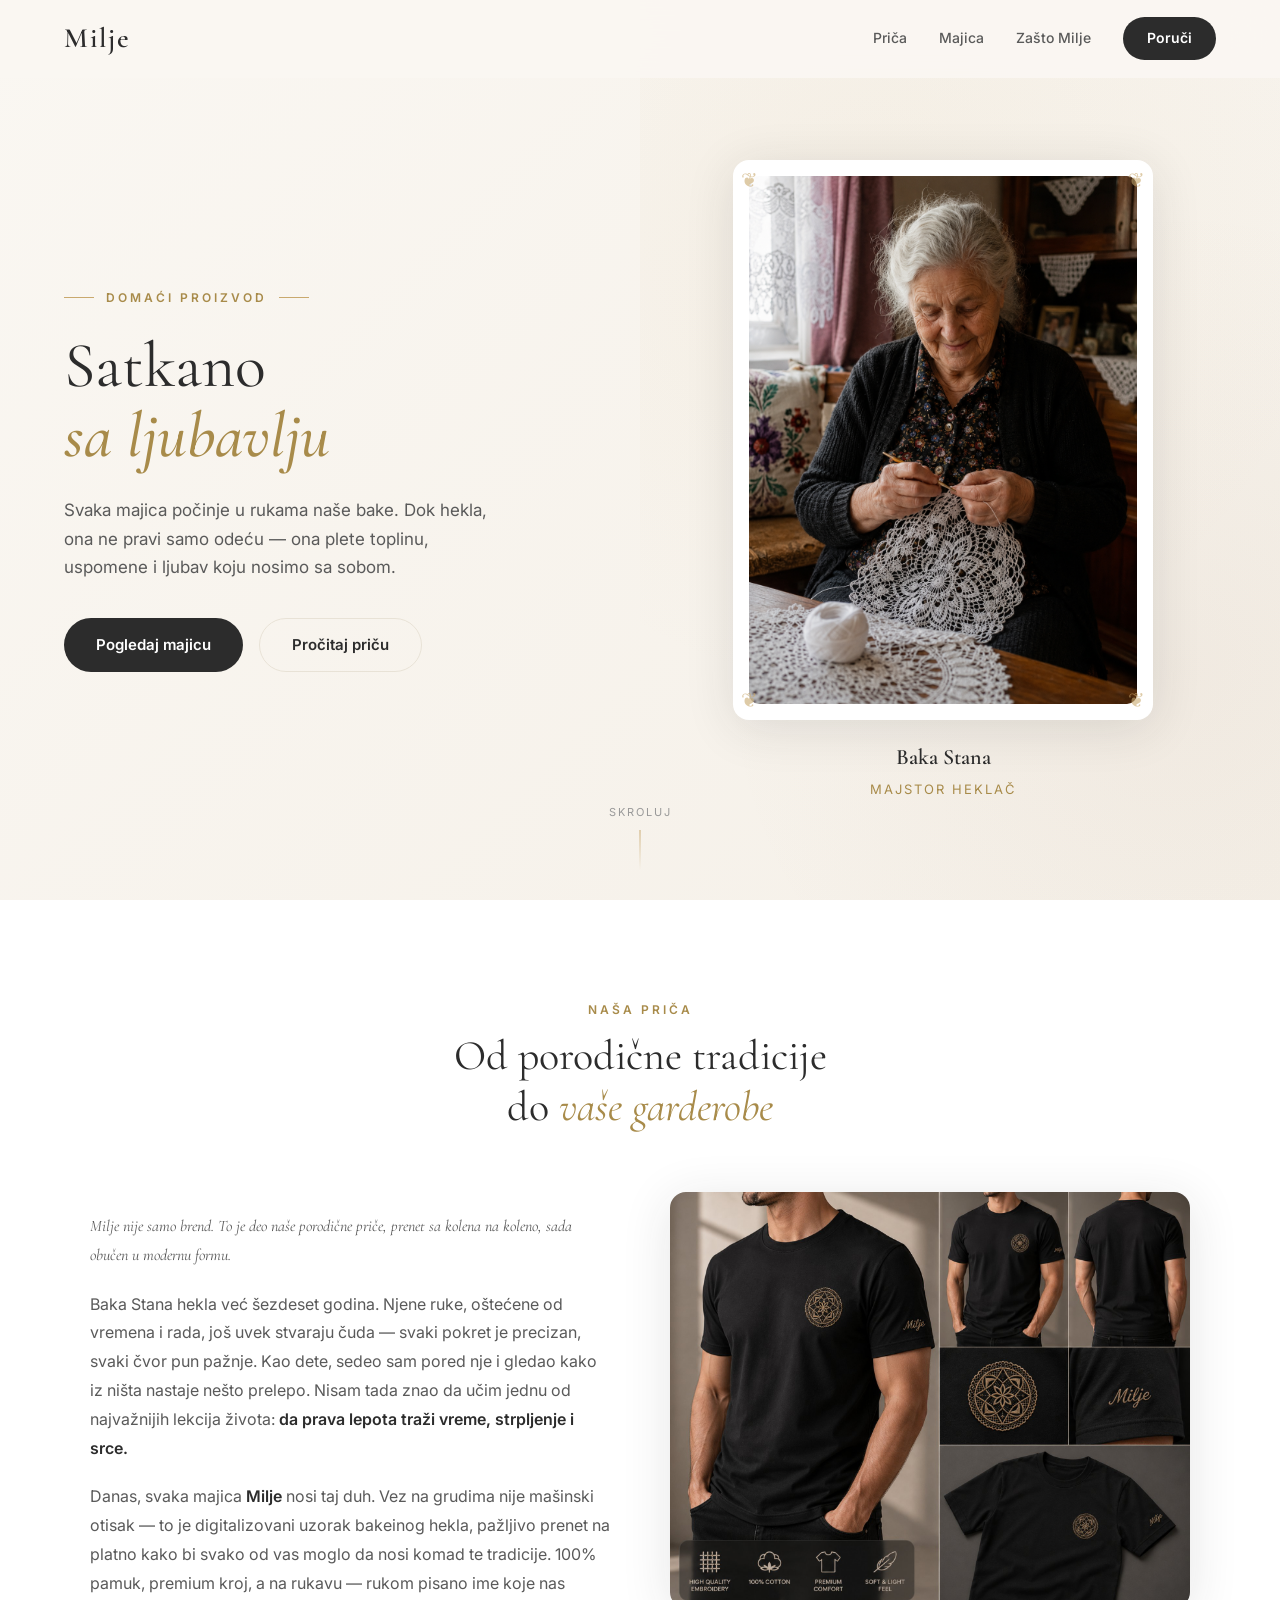
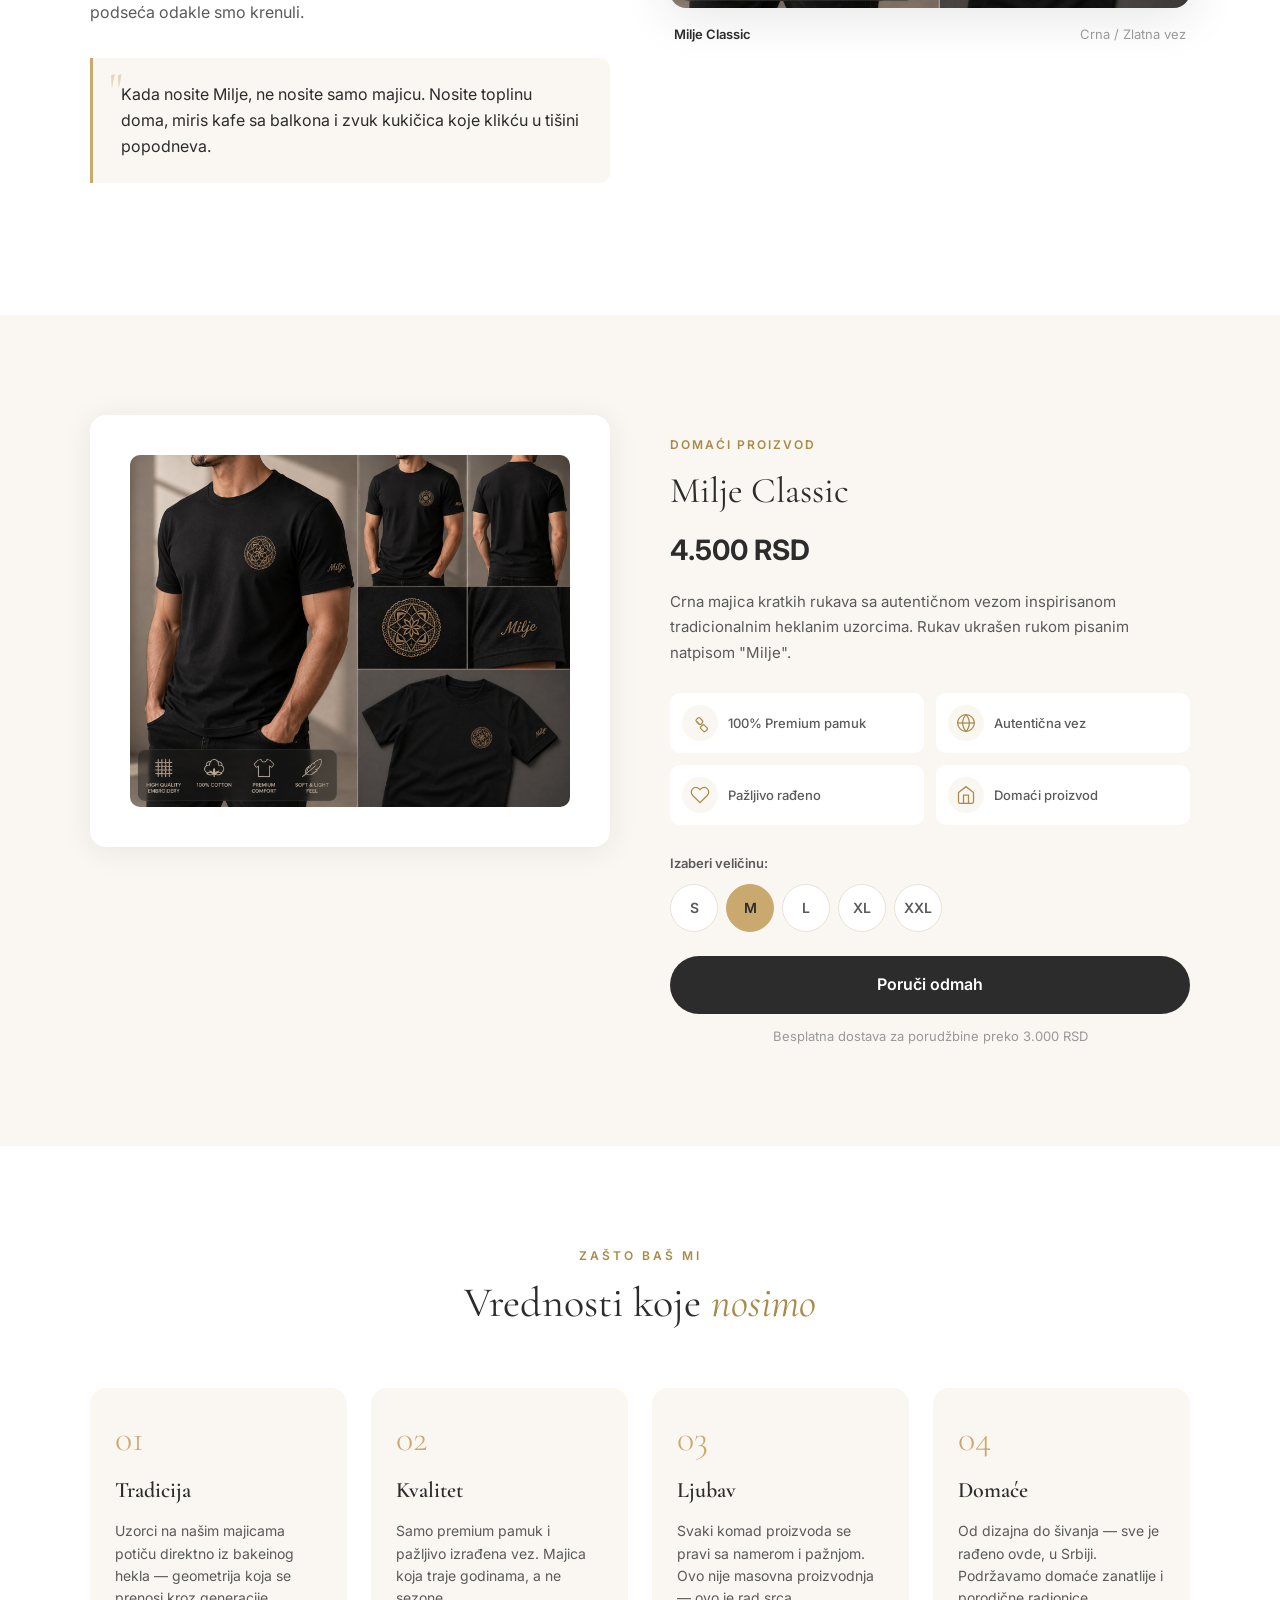
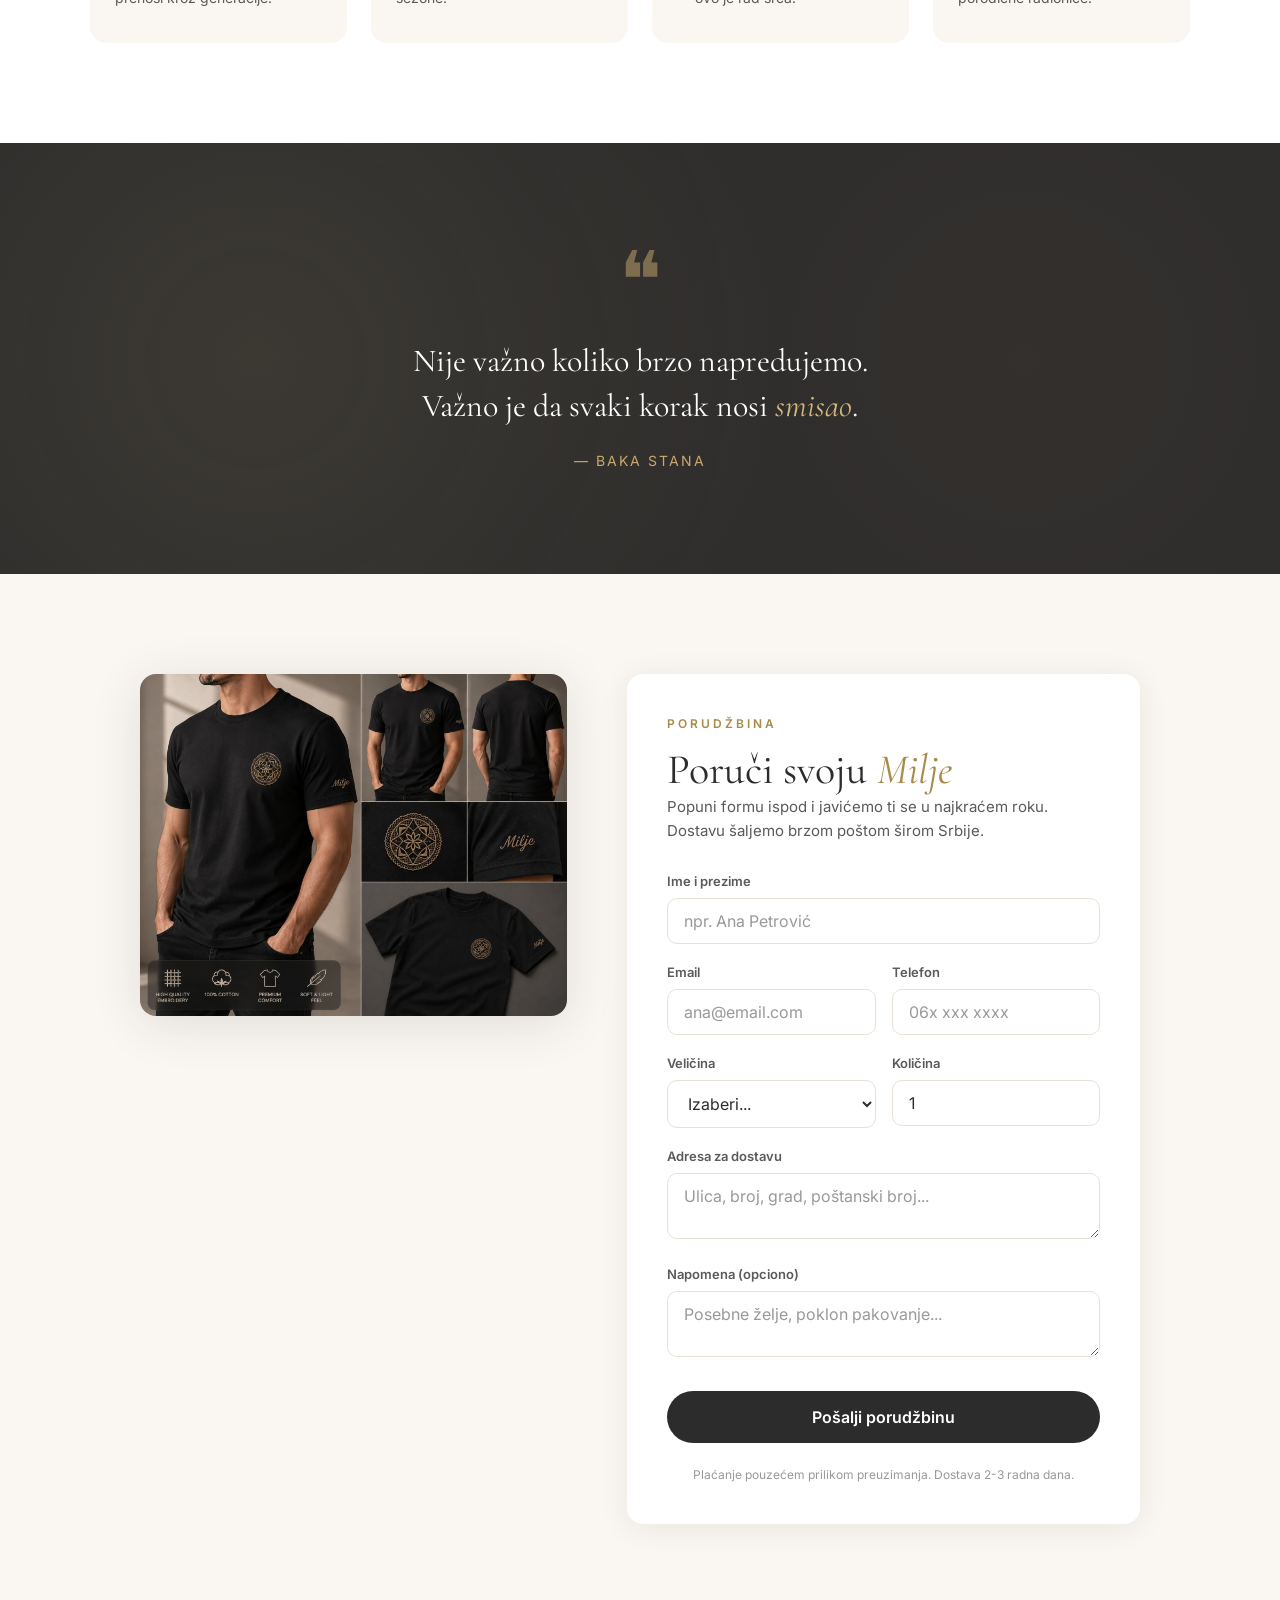
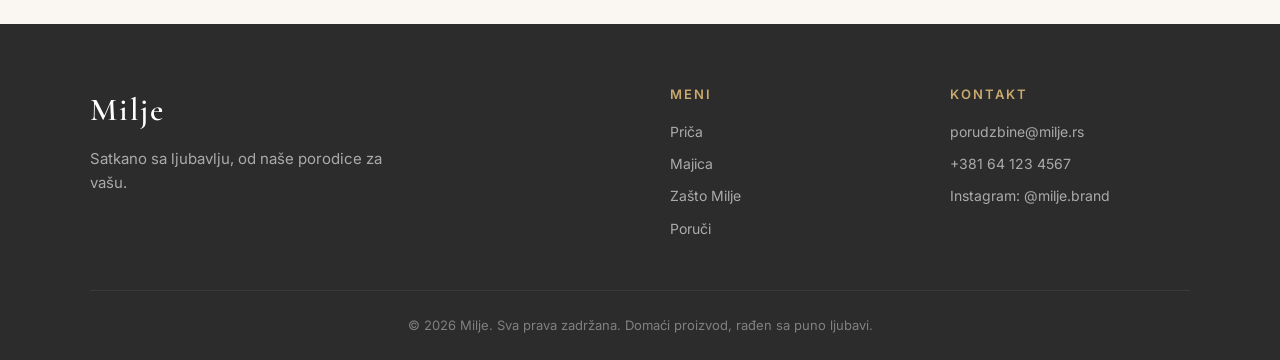
==== milje-shop/index.html @ 3db5109f "Add files via upload" ====
<!DOCTYPE html>
<html lang="sr">
<head>
    <meta charset="UTF-8">
    <meta name="viewport" content="width=device-width, initial-scale=1.0, maximum-scale=1.0, user-scalable=no">
    <meta name="theme-color" content="#2C2C2C">
    <meta name="description" content="Milje — Domaći proizvod satkan sa puno ljubavi. Majice ukrašene tradicionalnom vezom, rađene u duhu porodičnog zanata.">
    <title>Milje — Satkano sa ljubavlju</title>

    <link rel="preconnect" href="https://fonts.googleapis.com">
    <link rel="preconnect" href="https://fonts.gstatic.com" crossorigin>
    <link href="https://fonts.googleapis.com/css2?family=Cormorant+Garamond:ital,wght@0,400;0,500;0,600;0,700;1,400;1,500&family=Inter:wght@300;400;500;600&display=swap" rel="stylesheet">
    <link rel="stylesheet" href="css/style.css">
</head>
<body>
    <!-- Navigation -->
    <nav class="navbar" id="navbar">
        <div class="nav-container">
            <a href="#" class="nav-logo">
                <span class="logo-text">Milje</span>
            </a>
            <button class="nav-toggle" onclick="toggleMenu()" aria-label="Meni">
                <span></span>
                <span></span>
                <span></span>
            </button>
            <div class="nav-menu" id="nav-menu">
                <a href="#prica" class="nav-link">Priča</a>
                <a href="#proizvod" class="nav-link">Majica</a>
                <a href="#zasto" class="nav-link">Zašto Milje</a>
                <a href="#poruci" class="nav-link nav-cta">Poruči</a>
            </div>
        </div>
    </nav>

    <!-- Hero Section -->
    <section class="hero">
        <div class="hero-bg">
            <div class="hero-pattern"></div>
        </div>
        <div class="hero-container">
            <div class="hero-content">
                <div class="hero-badge">
                    <span class="badge-line"></span>
                    <span class="badge-text">Domaći proizvod</span>
                    <span class="badge-line"></span>
                </div>
                <h1 class="hero-title">
                    Satkano<br>
                    <em>sa ljubavlju</em>
                </h1>
                <p class="hero-subtitle">
                    Svaka majica počinje u rukama naše bake. Dok hekla, ona ne pravi samo odeću — 
                    ona plete toplinu, uspomene i ljubav koju nosimo sa sobom.
                </p>
                <div class="hero-actions">
                    <a href="#proizvod" class="btn-primary">Pogledaj majicu</a>
                    <a href="#prica" class="btn-secondary">Pročitaj priču</a>
                </div>
            </div>
            <div class="hero-visual">
                <div class="hero-photo-frame">
                    <img src="assets/baka.png" alt="Baka Stana hekla Milje uzorke" style="width:100%;height:100%;object-fit:cover;border-radius:10px;">
                    <div class="photo-frame-ornament top-left">❦</div>
                    <div class="photo-frame-ornament top-right">❦</div>
                    <div class="photo-frame-ornament bottom-left">❦</div>
                    <div class="photo-frame-ornament bottom-right">❦</div>
                </div>
                <div class="hero-caption">
                    <span class="caption-name">Baka Stana</span>
                    <span class="caption-title">Majstor heklač</span>
                </div>
            </div>
        </div>
        <div class="hero-scroll">
            <span>Skroluj</span>
            <div class="scroll-line"></div>
        </div>
    </section>

    <!-- Story Section -->
    <section class="story" id="prica">
        <div class="story-container">
            <div class="story-header">
                <span class="section-label">Naša priča</span>
                <h2 class="section-title">Od porodične tradicije<br>do <em>vaše garderobe</em></h2>
            </div>
            <div class="story-body">
                <div class="story-text">
                    <p class="story-lead">
                        Milje nije samo brend. To je deo naše porodične priče, prenet sa kolena na koleno, 
                        sada obučen u modernu formu.
                    </p>
                    <p>
                        Baka Stana hekla već šezdeset godina. Njene ruke, oštećene od vremena i rada, 
                        još uvek stvaraju čuda — svaki pokret je precizan, svaki čvor pun pažnje. 
                        Kao dete, sedeo sam pored nje i gledao kako iz ništa nastaje nešto prelepo. 
                        Nisam tada znao da učim jednu od najvažnijih lekcija života: 
                        <strong>da prava lepota traži vreme, strpljenje i srce.</strong>
                    </p>
                    <p>
                        Danas, svaka majica <strong>Milje</strong> nosi taj duh. Vez na grudima nije 
                        mašinski otisak — to je digitalizovani uzorak bakeinog hekla, pažljivo prenet 
                        na platno kako bi svako od vas moglo da nosi komad te tradicije. 
                        100% pamuk, premium kroj, a na rukavu — rukom pisano ime koje nas podseća 
                        odakle smo krenuli.
                    </p>
                    <blockquote class="story-quote">
                        <span class="quote-mark">"</span>
                        Kada nosite Milje, ne nosite samo majicu. Nosite toplinu doma, 
                        miris kafe sa balkona i zvuk kukičica koje klikću u tišini popodneva.
                    </blockquote>
                </div>
                <div class="story-visual">
                    <div class="story-image-wrapper">
                        <img src="assets/majica.jpg" alt="Milje majica — crna sa zlatnom vezom" class="story-image">
                        <div class="story-image-caption">
                            <span>Milje Classic</span>
                            <span>Crna / Zlatna vez</span>
                        </div>
                    </div>
                </div>
            </div>
        </div>
    </section>

    <!-- Product Section -->
    <section class="product" id="proizvod">
        <div class="product-container">
            <div class="product-showcase">
                <div class="product-gallery">
                    <div class="product-main-image">
                        <img src="assets/majica.jpg" alt="Milje majica" id="main-product-img">
                    </div>
                </div>
                <div class="product-details">
                    <span class="product-label">Domaći proizvod</span>
                    <h2 class="product-name">Milje Classic</h2>
                    <p class="product-price">4.500 RSD</p>
                    <p class="product-desc">
                        Crna majica kratkih rukava sa autentičnom vezom inspirisanom tradicionalnim 
                        heklanim uzorcima. Rukav ukrašen rukom pisanim natpisom "Milje".
                    </p>

                    <div class="product-features">
                        <div class="feature">
                            <div class="feature-icon">
                                <svg width="20" height="20" viewBox="0 0 24 24" fill="none" stroke="currentColor" stroke-width="1.5">
                                    <path d="M20.2 17.6l-2.8-2.8a2 2 0 0 0-2.8 0l-1.4 1.4a2 2 0 0 0 0 2.8l2.8 2.8a2 2 0 0 0 2.8 0l1.4-1.4a2 2 0 0 0 0-2.8z"/>
                                    <path d="M7.8 10.4l2.8 2.8a2 2 0 0 0 2.8 0l1.4-1.4a2 2 0 0 0 0-2.8L12 6.2a2 2 0 0 0-2.8 0L7.8 7.6a2 2 0 0 0 0 2.8z"/>
                                    <path d="M11 13l-3-3"/>
                                </svg>
                            </div>
                            <span>100% Premium pamuk</span>
                        </div>
                        <div class="feature">
                            <div class="feature-icon">
                                <svg width="20" height="20" viewBox="0 0 24 24" fill="none" stroke="currentColor" stroke-width="1.5">
                                    <circle cx="12" cy="12" r="10"/>
                                    <path d="M12 2a14.5 14.5 0 0 0 0 20 14.5 14.5 0 0 0 0-20"/>
                                    <path d="M2 12h20"/>
                                </svg>
                            </div>
                            <span>Autentična vez</span>
                        </div>
                        <div class="feature">
                            <div class="feature-icon">
                                <svg width="20" height="20" viewBox="0 0 24 24" fill="none" stroke="currentColor" stroke-width="1.5">
                                    <path d="M20.84 4.61a5.5 5.5 0 0 0-7.78 0L12 5.67l-1.06-1.06a5.5 5.5 0 0 0-7.78 7.78l1.06 1.06L12 21.23l7.78-7.78 1.06-1.06a5.5 5.5 0 0 0 0-7.78z"/>
                                </svg>
                            </div>
                            <span>Pažljivo rađeno</span>
                        </div>
                        <div class="feature">
                            <div class="feature-icon">
                                <svg width="20" height="20" viewBox="0 0 24 24" fill="none" stroke="currentColor" stroke-width="1.5">
                                    <path d="M3 9l9-7 9 7v11a2 2 0 0 1-2 2H5a2 2 0 0 1-2-2z"/>
                                    <polyline points="9 22 9 12 15 12 15 22"/>
                                </svg>
                            </div>
                            <span>Domaći proizvod</span>
                        </div>
                    </div>

                    <div class="product-sizes">
                        <label>Izaberi veličinu:</label>
                        <div class="size-options">
                            <button class="size-btn" data-size="S">S</button>
                            <button class="size-btn active" data-size="M">M</button>
                            <button class="size-btn" data-size="L">L</button>
                            <button class="size-btn" data-size="XL">XL</button>
                            <button class="size-btn" data-size="XXL">XXL</button>
                        </div>
                    </div>

                    <div class="product-actions">
                        <a href="#poruci" class="btn-buy">Poruči odmah</a>
                        <p class="product-note">Besplatna dostava za porudžbine preko 3.000 RSD</p>
                    </div>
                </div>
            </div>
        </div>
    </section>

    <!-- Why Milje Section -->
    <section class="why" id="zasto">
        <div class="why-container">
            <div class="why-header">
                <span class="section-label">Zašto baš mi</span>
                <h2 class="section-title">Vrednosti koje <em>nosimo</em></h2>
            </div>
            <div class="why-grid">
                <div class="why-card">
                    <div class="why-number">01</div>
                    <h3>Tradicija</h3>
                    <p>Uzorci na našim majicama potiču direktno iz bakeinog hekla — 
                    geometrija koja se prenosi kroz generacije.</p>
                </div>
                <div class="why-card">
                    <div class="why-number">02</div>
                    <h3>Kvalitet</h3>
                    <p>Samo premium pamuk i pažljivo izrađena vez. 
                    Majica koja traje godinama, a ne sezone.</p>
                </div>
                <div class="why-card">
                    <div class="why-number">03</div>
                    <h3>Ljubav</h3>
                    <p>Svaki komad proizvoda se pravi sa namerom i pažnjom. 
                    Ovo nije masovna proizvodnja — ovo je rad srca.</p>
                </div>
                <div class="why-card">
                    <div class="why-number">04</div>
                    <h3>Domaće</h3>
                    <p>Od dizajna do šivanja — sve je rađeno ovde, u Srbiji. 
                    Podržavamo domaće zanatlije i porodične radionice.</p>
                </div>
            </div>
        </div>
    </section>

    <!-- Quote Banner -->
    <section class="quote-banner">
        <div class="quote-banner-content">
            <span class="quote-banner-mark">❝</span>
            <p class="quote-banner-text">
                Nije važno koliko brzo napredujemo.<br>
                Važno je da svaki korak nosi <em>smisao</em>.
            </p>
            <span class="quote-banner-author">— Baka Stana</span>
        </div>
    </section>

    <!-- Order Section -->
    <section class="order" id="poruci">
        <div class="order-container">
            <div class="order-visual">
                <img src="assets/majica.jpg" alt="Milje majica">
            </div>
            <div class="order-form-wrapper">
                <span class="section-label">Porudžbina</span>
                <h2 class="section-title">Poruči svoju <em>Milje</em></h2>
                <p class="order-subtitle">
                    Popuni formu ispod i javićemo ti se u najkraćem roku. 
                    Dostavu šaljemo brzom poštom širom Srbije.
                </p>

                <form class="order-form" onsubmit="handleOrder(event)">
                    <div class="form-group">
                        <label>Ime i prezime</label>
                        <input type="text" name="ime" placeholder="npr. Ana Petrović" required>
                    </div>
                    <div class="form-row">
                        <div class="form-group">
                            <label>Email</label>
                            <input type="email" name="email" placeholder="ana@email.com" required>
                        </div>
                        <div class="form-group">
                            <label>Telefon</label>
                            <input type="tel" name="telefon" placeholder="06x xxx xxxx" required>
                        </div>
                    </div>
                    <div class="form-row">
                        <div class="form-group">
                            <label>Veličina</label>
                            <select name="velicina" required>
                                <option value="">Izaberi...</option>
                                <option value="S">S</option>
                                <option value="M">M</option>
                                <option value="L">L</option>
                                <option value="XL">XL</option>
                                <option value="XXL">XXL</option>
                            </select>
                        </div>
                        <div class="form-group">
                            <label>Količina</label>
                            <input type="number" name="kolicina" value="1" min="1" max="10" required>
                        </div>
                    </div>
                    <div class="form-group">
                        <label>Adresa za dostavu</label>
                        <textarea name="adresa" rows="2" placeholder="Ulica, broj, grad, poštanski broj..." required></textarea>
                    </div>
                    <div class="form-group">
                        <label>Napomena (opciono)</label>
                        <textarea name="napomena" rows="2" placeholder="Posebne želje, poklon pakovanje..."></textarea>
                    </div>
                    <button type="submit" class="btn-submit">Pošalji porudžbinu</button>
                    <p class="form-note">Plaćanje pouzećem prilikom preuzimanja. Dostava 2-3 radna dana.</p>
                </form>
            </div>
        </div>
    </section>

    <!-- Footer -->
    <footer class="footer">
        <div class="footer-container">
            <div class="footer-brand">
                <span class="footer-logo">Milje</span>
                <p class="footer-tagline">Satkano sa ljubavlju, od naše porodice za vašu.</p>
            </div>
            <div class="footer-links">
                <div class="footer-col">
                    <h4>Meni</h4>
                    <a href="#prica">Priča</a>
                    <a href="#proizvod">Majica</a>
                    <a href="#zasto">Zašto Milje</a>
                    <a href="#poruci">Poruči</a>
                </div>
                <div class="footer-col">
                    <h4>Kontakt</h4>
                    <a href="mailto:porudzbine@milje.rs">porudzbine@milje.rs</a>
                    <a href="tel:+381641234567">+381 64 123 4567</a>
                    <span>Instagram: @milje.brand</span>
                </div>
            </div>
        </div>
        <div class="footer-bottom">
            <p>© 2026 Milje. Sva prava zadržana. Domaći proizvod, rađen sa puno ljubavi.</p>
        </div>
    </footer>

    <!-- Success Modal -->
    <div id="success-modal" class="modal-overlay hidden">
        <div class="modal">
            <div class="modal-icon">✦</div>
            <h3>Hvala na poverenju!</h3>
            <p>Vaša porudžbina je primljena. Javićemo vam se uskoro na telefon ili email kako bismo potvrdili detalje.</p>
            <button class="btn-primary" onclick="closeModal()">Zatvori</button>
        </div>
    </div>

    <script src="js/app.js"></script>
</body>
</html>
---- milje-shop/css/style.css ----
/* ===== VARIABLES ===== */
:root {
    --bg-cream: #FAF7F2;
    --bg-warm: #F5F0E8;
    --bg-dark: #2C2C2C;
    --bg-card: #FFFFFF;

    --gold: #C9A96E;
    --gold-light: #D4B87A;
    --gold-dark: #A88B4A;
    --terracotta: #8B5E3C;
    --sage: #7A8B6E;

    --text-primary: #2C2C2C;
    --text-secondary: #5A5A5A;
    --text-muted: #999999;
    --text-light: #FFFFFF;

    --border: #E8E2D6;
    --border-dark: #3A3A3A;

    --shadow: 0 4px 30px rgba(44, 44, 44, 0.08);
    --shadow-lg: 0 8px 50px rgba(44, 44, 44, 0.12);

    --radius: 16px;
    --radius-sm: 10px;

    --transition: all 0.3s cubic-bezier(0.4, 0, 0.2, 1);

    --font-serif: 'Cormorant Garamond', Georgia, serif;
    --font-sans: 'Inter', -apple-system, BlinkMacSystemFont, sans-serif;
}

/* ===== RESET ===== */
*, *::before, *::after {
    margin: 0;
    padding: 0;
    box-sizing: border-box;
    -webkit-tap-highlight-color: transparent;
}

html {
    scroll-behavior: smooth;
    -webkit-text-size-adjust: 100%;
}

body {
    font-family: var(--font-sans);
    background: var(--bg-cream);
    color: var(--text-primary);
    line-height: 1.6;
    overflow-x: hidden;
}

img {
    max-width: 100%;
    height: auto;
    display: block;
}

a {
    text-decoration: none;
    color: inherit;
}

button {
    cursor: pointer;
    border: none;
    background: none;
    font-family: inherit;
    -webkit-touch-callout: none;
    user-select: none;
}

input, select, textarea {
    font-family: inherit;
    font-size: 16px;
    outline: none;
    border: 1px solid var(--border);
    border-radius: var(--radius-sm);
    padding: 12px 16px;
    background: var(--bg-card);
    color: var(--text-primary);
    width: 100%;
    transition: var(--transition);
}

input:focus, select:focus, textarea:focus {
    border-color: var(--gold);
    box-shadow: 0 0 0 3px rgba(201, 169, 110, 0.15);
}

::placeholder {
    color: var(--text-muted);
}

/* ===== NAVIGATION ===== */
.navbar {
    position: fixed;
    top: 0;
    left: 0;
    right: 0;
    z-index: 100;
    background: rgba(250, 247, 242, 0.92);
    backdrop-filter: blur(20px);
    -webkit-backdrop-filter: blur(20px);
    border-bottom: 1px solid transparent;
    transition: var(--transition);
}

.navbar.scrolled {
    border-bottom-color: var(--border);
    box-shadow: 0 2px 20px rgba(0,0,0,0.04);
}

.nav-container {
    max-width: 1200px;
    margin: 0 auto;
    padding: 16px 24px;
    display: flex;
    justify-content: space-between;
    align-items: center;
}

.nav-logo {
    font-family: var(--font-serif);
    font-size: 28px;
    font-weight: 600;
    color: var(--text-primary);
    letter-spacing: 2px;
}

.nav-menu {
    display: flex;
    align-items: center;
    gap: 32px;
}

.nav-link {
    font-size: 14px;
    font-weight: 500;
    color: var(--text-secondary);
    transition: var(--transition);
    position: relative;
}

.nav-link::after {
    content: '';
    position: absolute;
    bottom: -4px;
    left: 0;
    width: 0;
    height: 1.5px;
    background: var(--gold);
    transition: var(--transition);
}

.nav-link:hover {
    color: var(--text-primary);
}

.nav-link:hover::after {
    width: 100%;
}

.nav-cta {
    background: var(--bg-dark);
    color: var(--text-light) !important;
    padding: 10px 24px;
    border-radius: 30px;
    font-weight: 600;
}

.nav-cta::after {
    display: none;
}

.nav-cta:hover {
    background: var(--gold);
    color: var(--text-primary) !important;
}

.nav-toggle {
    display: none;
    flex-direction: column;
    gap: 5px;
    padding: 8px;
}

.nav-toggle span {
    display: block;
    width: 24px;
    height: 2px;
    background: var(--text-primary);
    transition: var(--transition);
}

/* ===== HERO ===== */
.hero {
    min-height: 100vh;
    min-height: 100dvh;
    position: relative;
    display: flex;
    align-items: center;
    overflow: hidden;
    background: linear-gradient(135deg, var(--bg-cream) 0%, var(--bg-warm) 100%);
}

.hero-bg {
    position: absolute;
    inset: 0;
    overflow: hidden;
}

.hero-pattern {
    position: absolute;
    right: -10%;
    top: -10%;
    width: 60%;
    height: 120%;
    background: 
        radial-gradient(circle at 30% 30%, rgba(201, 169, 110, 0.08) 0%, transparent 50%),
        radial-gradient(circle at 70% 70%, rgba(139, 94, 60, 0.05) 0%, transparent 50%);
}

.hero-container {
    max-width: 1200px;
    margin: 0 auto;
    padding: 120px 24px 60px;
    display: grid;
    grid-template-columns: 1fr 1fr;
    gap: 60px;
    align-items: center;
    position: relative;
    z-index: 1;
    width: 100%;
}

.hero-content {
    animation: fadeInUp 0.8s ease 0.2s both;
}

.hero-badge {
    display: flex;
    align-items: center;
    gap: 12px;
    margin-bottom: 24px;
}

.badge-line {
    width: 30px;
    height: 1px;
    background: var(--gold);
}

.badge-text {
    font-size: 12px;
    text-transform: uppercase;
    letter-spacing: 3px;
    color: var(--gold-dark);
    font-weight: 600;
}

.hero-title {
    font-family: var(--font-serif);
    font-size: 64px;
    font-weight: 400;
    line-height: 1.1;
    margin-bottom: 24px;
    color: var(--text-primary);
}

.hero-title em {
    font-style: italic;
    color: var(--gold-dark);
    font-weight: 500;
}

.hero-subtitle {
    font-size: 17px;
    color: var(--text-secondary);
    line-height: 1.7;
    max-width: 440px;
    margin-bottom: 36px;
}

.hero-actions {
    display: flex;
    gap: 16px;
    flex-wrap: wrap;
}

.btn-primary {
    display: inline-flex;
    align-items: center;
    justify-content: center;
    padding: 14px 32px;
    background: var(--bg-dark);
    color: var(--text-light);
    font-size: 15px;
    font-weight: 600;
    border-radius: 30px;
    transition: var(--transition);
    min-height: 52px;
}

.btn-primary:hover, .btn-primary:active {
    background: var(--gold);
    color: var(--text-primary);
    transform: translateY(-2px);
    box-shadow: 0 8px 25px rgba(201, 169, 110, 0.3);
}

.btn-secondary {
    display: inline-flex;
    align-items: center;
    justify-content: center;
    padding: 14px 32px;
    background: transparent;
    color: var(--text-primary);
    font-size: 15px;
    font-weight: 600;
    border-radius: 30px;
    border: 1.5px solid var(--border);
    transition: var(--transition);
    min-height: 52px;
}

.btn-secondary:hover, .btn-secondary:active {
    border-color: var(--gold);
    color: var(--gold-dark);
}

/* Hero Visual */
.hero-visual {
    display: flex;
    flex-direction: column;
    align-items: center;
    animation: fadeInUp 0.8s ease 0.4s both;
}

.hero-photo-frame {
    position: relative;
    width: 100%;
    max-width: 420px;
    aspect-ratio: 3/4;
    background: var(--bg-card);
    border-radius: var(--radius);
    padding: 16px;
    box-shadow: var(--shadow-lg);
}

.hero-photo-placeholder {
    width: 100%;
    height: 100%;
    background: linear-gradient(135deg, #E8E2D6, #F0EBE0);
    border-radius: var(--radius-sm);
    display: flex;
    align-items: center;
    justify-content: center;
    overflow: hidden;
}

.placeholder-content {
    text-align: center;
    color: var(--text-muted);
    padding: 20px;
}

.placeholder-content svg {
    margin: 0 auto 12px;
    opacity: 0.4;
}

.placeholder-content p {
    font-family: var(--font-serif);
    font-size: 20px;
    font-style: italic;
    margin-bottom: 8px;
}

.placeholder-content small {
    font-size: 12px;
    opacity: 0.6;
}

.placeholder-content code {
    background: rgba(0,0,0,0.05);
    padding: 2px 6px;
    border-radius: 4px;
    font-size: 11px;
}

.photo-frame-ornament {
    position: absolute;
    font-size: 20px;
    color: var(--gold);
    opacity: 0.6;
}

.photo-frame-ornament.top-left { top: 4px; left: 8px; }
.photo-frame-ornament.top-right { top: 4px; right: 8px; }
.photo-frame-ornament.bottom-left { bottom: 4px; left: 8px; }
.photo-frame-ornament.bottom-right { bottom: 4px; right: 8px; }

.hero-caption {
    margin-top: 20px;
    text-align: center;
}

.caption-name {
    display: block;
    font-family: var(--font-serif);
    font-size: 22px;
    font-weight: 600;
    color: var(--text-primary);
}

.caption-title {
    display: block;
    font-size: 13px;
    color: var(--gold-dark);
    letter-spacing: 2px;
    text-transform: uppercase;
    margin-top: 4px;
}

.hero-scroll {
    position: absolute;
    bottom: 30px;
    left: 50%;
    transform: translateX(-50%);
    display: flex;
    flex-direction: column;
    align-items: center;
    gap: 8px;
    color: var(--text-muted);
    font-size: 11px;
    letter-spacing: 2px;
    text-transform: uppercase;
    animation: fadeIn 1s ease 1s both;
}

.scroll-line {
    width: 1px;
    height: 40px;
    background: linear-gradient(to bottom, var(--gold), transparent);
    animation: scrollPulse 2s ease infinite;
}

/* ===== SECTIONS COMMON ===== */
.section-label {
    display: block;
    font-size: 12px;
    text-transform: uppercase;
    letter-spacing: 3px;
    color: var(--gold-dark);
    font-weight: 600;
    margin-bottom: 12px;
}

.section-title {
    font-family: var(--font-serif);
    font-size: 42px;
    font-weight: 400;
    line-height: 1.2;
    color: var(--text-primary);
}

.section-title em {
    font-style: italic;
    color: var(--gold-dark);
}

/* ===== STORY SECTION ===== */
.story {
    padding: 100px 24px;
    background: var(--bg-card);
}

.story-container {
    max-width: 1100px;
    margin: 0 auto;
}

.story-header {
    text-align: center;
    margin-bottom: 60px;
}

.story-body {
    display: grid;
    grid-template-columns: 1fr 1fr;
    gap: 60px;
    align-items: start;
}

.story-text {
    padding-top: 20px;
}

.story-lead {
    font-family: var(--font-serif);
    font-size: 24px;
    font-style: italic;
    color: var(--text-primary);
    line-height: 1.5;
    margin-bottom: 28px;
}

.story-text p {
    font-size: 16px;
    color: var(--text-secondary);
    line-height: 1.8;
    margin-bottom: 20px;
}

.story-text strong {
    color: var(--text-primary);
    font-weight: 600;
}

.story-quote {
    margin: 32px 0;
    padding: 24px 28px;
    background: var(--bg-cream);
    border-left: 3px solid var(--gold);
    border-radius: 0 var(--radius-sm) var(--radius-sm) 0;
    position: relative;
}

.quote-mark {
    font-family: var(--font-serif);
    font-size: 48px;
    color: var(--gold);
    line-height: 1;
    position: absolute;
    top: 8px;
    left: 16px;
    opacity: 0.4;
}

.story-quote p {
    font-family: var(--font-serif);
    font-size: 20px;
    font-style: italic;
    color: var(--text-primary);
    line-height: 1.5;
    margin: 0;
    padding-left: 20px;
}

.story-visual {
    position: sticky;
    top: 100px;
}

.story-image-wrapper {
    position: relative;
}

.story-image {
    border-radius: var(--radius);
    box-shadow: var(--shadow-lg);
    width: 100%;
}

.story-image-caption {
    display: flex;
    justify-content: space-between;
    padding: 16px 4px 0;
    font-size: 13px;
    color: var(--text-muted);
}

.story-image-caption span:first-child {
    font-weight: 600;
    color: var(--text-primary);
}

/* ===== PRODUCT SECTION ===== */
.product {
    padding: 100px 24px;
    background: var(--bg-cream);
}

.product-container {
    max-width: 1100px;
    margin: 0 auto;
}

.product-showcase {
    display: grid;
    grid-template-columns: 1fr 1fr;
    gap: 60px;
    align-items: start;
}

.product-gallery {
    position: sticky;
    top: 100px;
}

.product-main-image {
    background: var(--bg-card);
    border-radius: var(--radius);
    padding: 40px;
    box-shadow: var(--shadow);
    text-align: center;
}

.product-main-image img {
    max-height: 500px;
    margin: 0 auto;
    border-radius: var(--radius-sm);
}

.product-details {
    padding-top: 20px;
}

.product-label {
    display: block;
    font-size: 12px;
    text-transform: uppercase;
    letter-spacing: 2px;
    color: var(--gold-dark);
    font-weight: 600;
    margin-bottom: 8px;
}

.product-name {
    font-family: var(--font-serif);
    font-size: 36px;
    font-weight: 400;
    margin-bottom: 8px;
}

.product-price {
    font-size: 28px;
    font-weight: 700;
    color: var(--text-primary);
    margin-bottom: 16px;
}

.product-desc {
    font-size: 15px;
    color: var(--text-secondary);
    line-height: 1.7;
    margin-bottom: 28px;
}

.product-features {
    display: grid;
    grid-template-columns: 1fr 1fr;
    gap: 12px;
    margin-bottom: 28px;
}

.feature {
    display: flex;
    align-items: center;
    gap: 10px;
    padding: 12px;
    background: var(--bg-card);
    border-radius: var(--radius-sm);
    font-size: 13px;
    font-weight: 500;
    color: var(--text-secondary);
}

.feature-icon {
    width: 36px;
    height: 36px;
    border-radius: 50%;
    background: var(--bg-cream);
    display: flex;
    align-items: center;
    justify-content: center;
    color: var(--gold-dark);
    flex-shrink: 0;
}

.product-sizes {
    margin-bottom: 24px;
}

.product-sizes label {
    display: block;
    font-size: 13px;
    font-weight: 600;
    color: var(--text-secondary);
    margin-bottom: 10px;
}

.size-options {
    display: flex;
    gap: 8px;
    flex-wrap: wrap;
}

.size-btn {
    width: 48px;
    height: 48px;
    border-radius: 50%;
    border: 1.5px solid var(--border);
    background: var(--bg-card);
    color: var(--text-secondary);
    font-size: 14px;
    font-weight: 600;
    transition: var(--transition);
    display: flex;
    align-items: center;
    justify-content: center;
}

.size-btn:hover, .size-btn.active {
    border-color: var(--gold);
    background: var(--gold);
    color: var(--text-primary);
}

.product-actions {
    display: flex;
    flex-direction: column;
    gap: 12px;
}

.btn-buy {
    display: inline-flex;
    align-items: center;
    justify-content: center;
    padding: 16px 40px;
    background: var(--bg-dark);
    color: var(--text-light);
    font-size: 16px;
    font-weight: 600;
    border-radius: 30px;
    transition: var(--transition);
    text-align: center;
}

.btn-buy:hover, .btn-buy:active {
    background: var(--gold);
    color: var(--text-primary);
    transform: translateY(-2px);
    box-shadow: 0 8px 25px rgba(201, 169, 110, 0.3);
}

.product-note {
    font-size: 13px;
    color: var(--text-muted);
    text-align: center;
}

/* ===== WHY SECTION ===== */
.why {
    padding: 100px 24px;
    background: var(--bg-card);
}

.why-container {
    max-width: 1100px;
    margin: 0 auto;
}

.why-header {
    text-align: center;
    margin-bottom: 60px;
}

.why-grid {
    display: grid;
    grid-template-columns: repeat(4, 1fr);
    gap: 24px;
}

.why-card {
    padding: 32px 24px;
    background: var(--bg-cream);
    border-radius: var(--radius);
    transition: var(--transition);
    border: 1px solid transparent;
}

.why-card:hover {
    border-color: var(--gold);
    transform: translateY(-4px);
    box-shadow: var(--shadow);
}

.why-number {
    font-family: var(--font-serif);
    font-size: 36px;
    font-weight: 300;
    color: var(--gold);
    margin-bottom: 16px;
    line-height: 1;
}

.why-card h3 {
    font-family: var(--font-serif);
    font-size: 22px;
    font-weight: 600;
    margin-bottom: 12px;
    color: var(--text-primary);
}

.why-card p {
    font-size: 14px;
    color: var(--text-secondary);
    line-height: 1.6;
}

/* ===== QUOTE BANNER ===== */
.quote-banner {
    padding: 100px 24px;
    background: var(--bg-dark);
    text-align: center;
    position: relative;
    overflow: hidden;
}

.quote-banner::before {
    content: '';
    position: absolute;
    inset: 0;
    background: 
        radial-gradient(circle at 20% 50%, rgba(201, 169, 110, 0.1) 0%, transparent 50%),
        radial-gradient(circle at 80% 50%, rgba(139, 94, 60, 0.08) 0%, transparent 50%);
}

.quote-banner-content {
    position: relative;
    z-index: 1;
    max-width: 700px;
    margin: 0 auto;
}

.quote-banner-mark {
    font-family: var(--font-serif);
    font-size: 80px;
    color: var(--gold);
    line-height: 1;
    opacity: 0.5;
    display: block;
    margin-bottom: 16px;
}

.quote-banner-text {
    font-family: var(--font-serif);
    font-size: 32px;
    font-weight: 400;
    color: var(--text-light);
    line-height: 1.4;
    margin-bottom: 20px;
}

.quote-banner-text em {
    font-style: italic;
    color: var(--gold-light);
}

.quote-banner-author {
    font-size: 14px;
    color: var(--gold);
    letter-spacing: 2px;
    text-transform: uppercase;
}

/* ===== ORDER SECTION ===== */
.order {
    padding: 100px 24px;
    background: var(--bg-cream);
}

.order-container {
    max-width: 1000px;
    margin: 0 auto;
    display: grid;
    grid-template-columns: 1fr 1.2fr;
    gap: 60px;
    align-items: start;
}

.order-visual {
    position: sticky;
    top: 100px;
}

.order-visual img {
    border-radius: var(--radius);
    box-shadow: var(--shadow-lg);
}

.order-form-wrapper {
    background: var(--bg-card);
    padding: 40px;
    border-radius: var(--radius);
    box-shadow: var(--shadow);
}

.order-subtitle {
    font-size: 15px;
    color: var(--text-secondary);
    margin-bottom: 28px;
    line-height: 1.6;
}

.order-form {
    display: flex;
    flex-direction: column;
    gap: 18px;
}

.form-group label {
    display: block;
    font-size: 13px;
    font-weight: 600;
    color: var(--text-secondary);
    margin-bottom: 6px;
}

.form-row {
    display: grid;
    grid-template-columns: 1fr 1fr;
    gap: 16px;
}

.btn-submit {
    padding: 16px;
    background: var(--bg-dark);
    color: var(--text-light);
    font-size: 16px;
    font-weight: 600;
    border-radius: 30px;
    transition: var(--transition);
    margin-top: 8px;
}

.btn-submit:hover, .btn-submit:active {
    background: var(--gold);
    color: var(--text-primary);
}

.form-note {
    font-size: 12px;
    color: var(--text-muted);
    text-align: center;
    margin-top: 4px;
}

/* ===== FOOTER ===== */
.footer {
    background: var(--bg-dark);
    color: var(--text-light);
    padding: 60px 24px 0;
}

.footer-container {
    max-width: 1100px;
    margin: 0 auto;
    display: grid;
    grid-template-columns: 1fr 1fr;
    gap: 60px;
    padding-bottom: 40px;
    border-bottom: 1px solid var(--border-dark);
}

.footer-logo {
    font-family: var(--font-serif);
    font-size: 32px;
    font-weight: 600;
    letter-spacing: 2px;
    display: block;
    margin-bottom: 12px;
}

.footer-tagline {
    font-size: 15px;
    color: rgba(255,255,255,0.6);
    line-height: 1.6;
    max-width: 300px;
}

.footer-links {
    display: grid;
    grid-template-columns: 1fr 1fr;
    gap: 40px;
}

.footer-col h4 {
    font-size: 13px;
    text-transform: uppercase;
    letter-spacing: 2px;
    color: var(--gold);
    margin-bottom: 16px;
    font-weight: 600;
}

.footer-col a, .footer-col span {
    display: block;
    font-size: 14px;
    color: rgba(255,255,255,0.6);
    margin-bottom: 10px;
    transition: var(--transition);
}

.footer-col a:hover {
    color: var(--gold-light);
}

.footer-bottom {
    max-width: 1100px;
    margin: 0 auto;
    padding: 24px 0;
    text-align: center;
}

.footer-bottom p {
    font-size: 13px;
    color: rgba(255,255,255,0.4);
}

/* ===== MODAL ===== */
.modal-overlay {
    position: fixed;
    inset: 0;
    background: rgba(0,0,0,0.6);
    backdrop-filter: blur(8px);
    display: flex;
    align-items: center;
    justify-content: center;
    z-index: 200;
    padding: 20px;
    animation: fadeIn 0.2s ease;
}

.modal-overlay.hidden {
    display: none;
}

.modal {
    background: var(--bg-card);
    border-radius: var(--radius);
    padding: 48px 40px;
    max-width: 420px;
    width: 100%;
    text-align: center;
    box-shadow: var(--shadow-lg);
    animation: slideUp 0.3s ease;
}

.modal-icon {
    font-size: 48px;
    color: var(--gold);
    margin-bottom: 16px;
    line-height: 1;
}

.modal h3 {
    font-family: var(--font-serif);
    font-size: 28px;
    font-weight: 600;
    margin-bottom: 12px;
}

.modal p {
    font-size: 15px;
    color: var(--text-secondary);
    line-height: 1.6;
    margin-bottom: 24px;
}

/* ===== ANIMATIONS ===== */
@keyframes fadeIn {
    from { opacity: 0; }
    to { opacity: 1; }
}

@keyframes fadeInUp {
    from { opacity: 0; transform: translateY(30px); }
    to { opacity: 1; transform: translateY(0); }
}

@keyframes slideUp {
    from { opacity: 0; transform: translateY(40px); }
    to { opacity: 1; transform: translateY(0); }
}

@keyframes scrollPulse {
    0%, 100% { transform: scaleY(1); opacity: 1; }
    50% { transform: scaleY(0.6); opacity: 0.5; }
}

/* ===== RESPONSIVE ===== */
@media (max-width: 900px) {
    .hero-container {
        grid-template-columns: 1fr;
        text-align: center;
        gap: 40px;
        padding-top: 100px;
    }

    .hero-title {
        font-size: 48px;
    }

    .hero-subtitle {
        margin: 0 auto 32px;
    }

    .hero-actions {
        justify-content: center;
    }

    .hero-visual {
        order: -1;
    }

    .hero-photo-frame {
        max-width: 320px;
        margin: 0 auto;
    }

    .hero-scroll {
        display: none;
    }

    .story-body {
        grid-template-columns: 1fr;
        gap: 40px;
    }

    .story-visual {
        position: static;
        order: -1;
    }

    .product-showcase {
        grid-template-columns: 1fr;
        gap: 40px;
    }

    .product-gallery {
        position: static;
    }

    .why-grid {
        grid-template-columns: repeat(2, 1fr);
    }

    .order-container {
        grid-template-columns: 1fr;
        gap: 40px;
    }

    .order-visual {
        position: static;
        display: none;
    }

    .footer-container {
        grid-template-columns: 1fr;
        gap: 40px;
    }

    .footer-links {
        gap: 30px;
    }
}

@media (max-width: 600px) {
    .nav-menu {
        position: fixed;
        top: 0;
        right: -100%;
        width: 80%;
        max-width: 300px;
        height: 100vh;
        background: var(--bg-card);
        flex-direction: column;
        padding: 80px 32px 32px;
        gap: 24px;
        box-shadow: -10px 0 40px rgba(0,0,0,0.1);
        transition: right 0.3s ease;
    }

    .nav-menu.open {
        right: 0;
    }

    .nav-toggle {
        display: flex;
        z-index: 101;
    }

    .nav-toggle.open span:nth-child(1) {
        transform: rotate(45deg) translate(5px, 5px);
    }

    .nav-toggle.open span:nth-child(2) {
        opacity: 0;
    }

    .nav-toggle.open span:nth-child(3) {
        transform: rotate(-45deg) translate(5px, -5px);
    }

    .hero-title {
        font-size: 40px;
    }

    .section-title {
        font-size: 32px;
    }

    .why-grid {
        grid-template-columns: 1fr;
    }

    .quote-banner-text {
        font-size: 24px;
    }

    .form-row {
        grid-template-columns: 1fr;
    }

    .product-features {
        grid-template-columns: 1fr;
    }

    .order-form-wrapper {
        padding: 28px 20px;
    }

    .story, .product, .why, .order {
        padding: 60px 20px;
    }
}
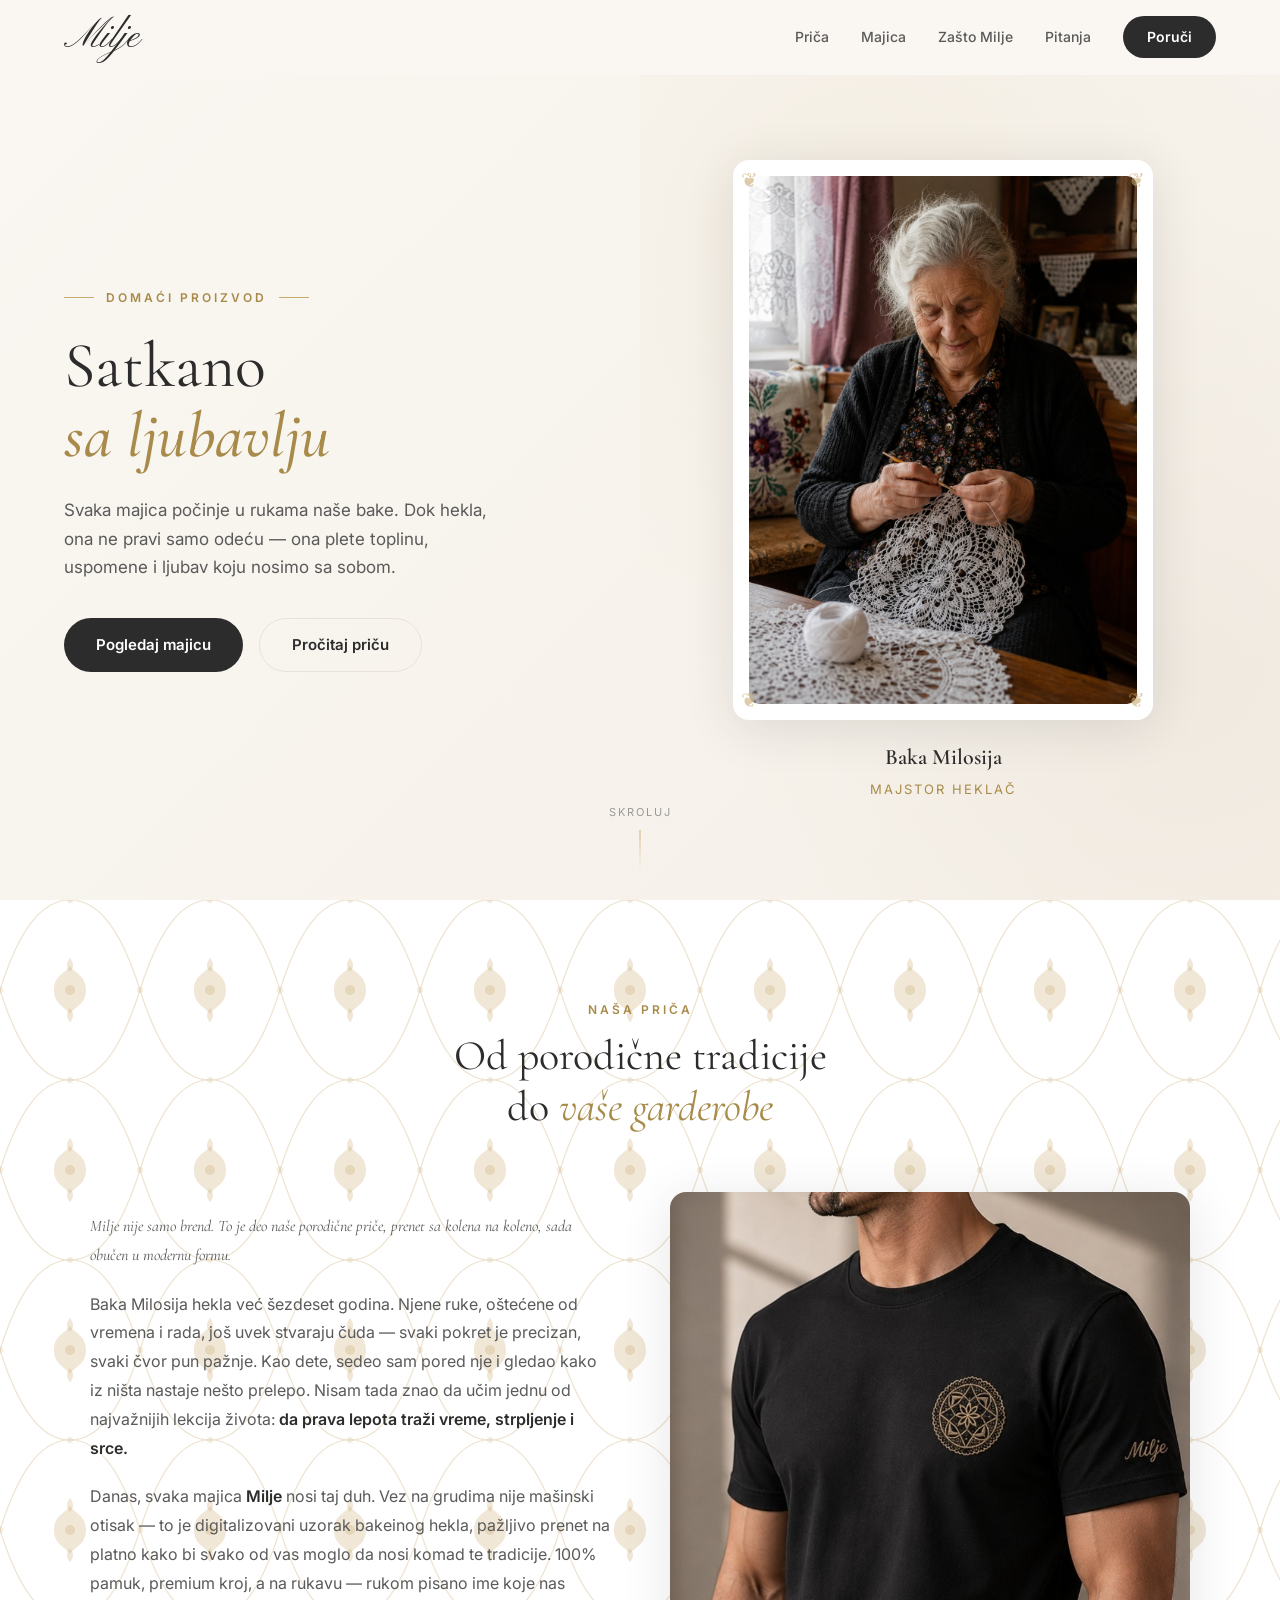
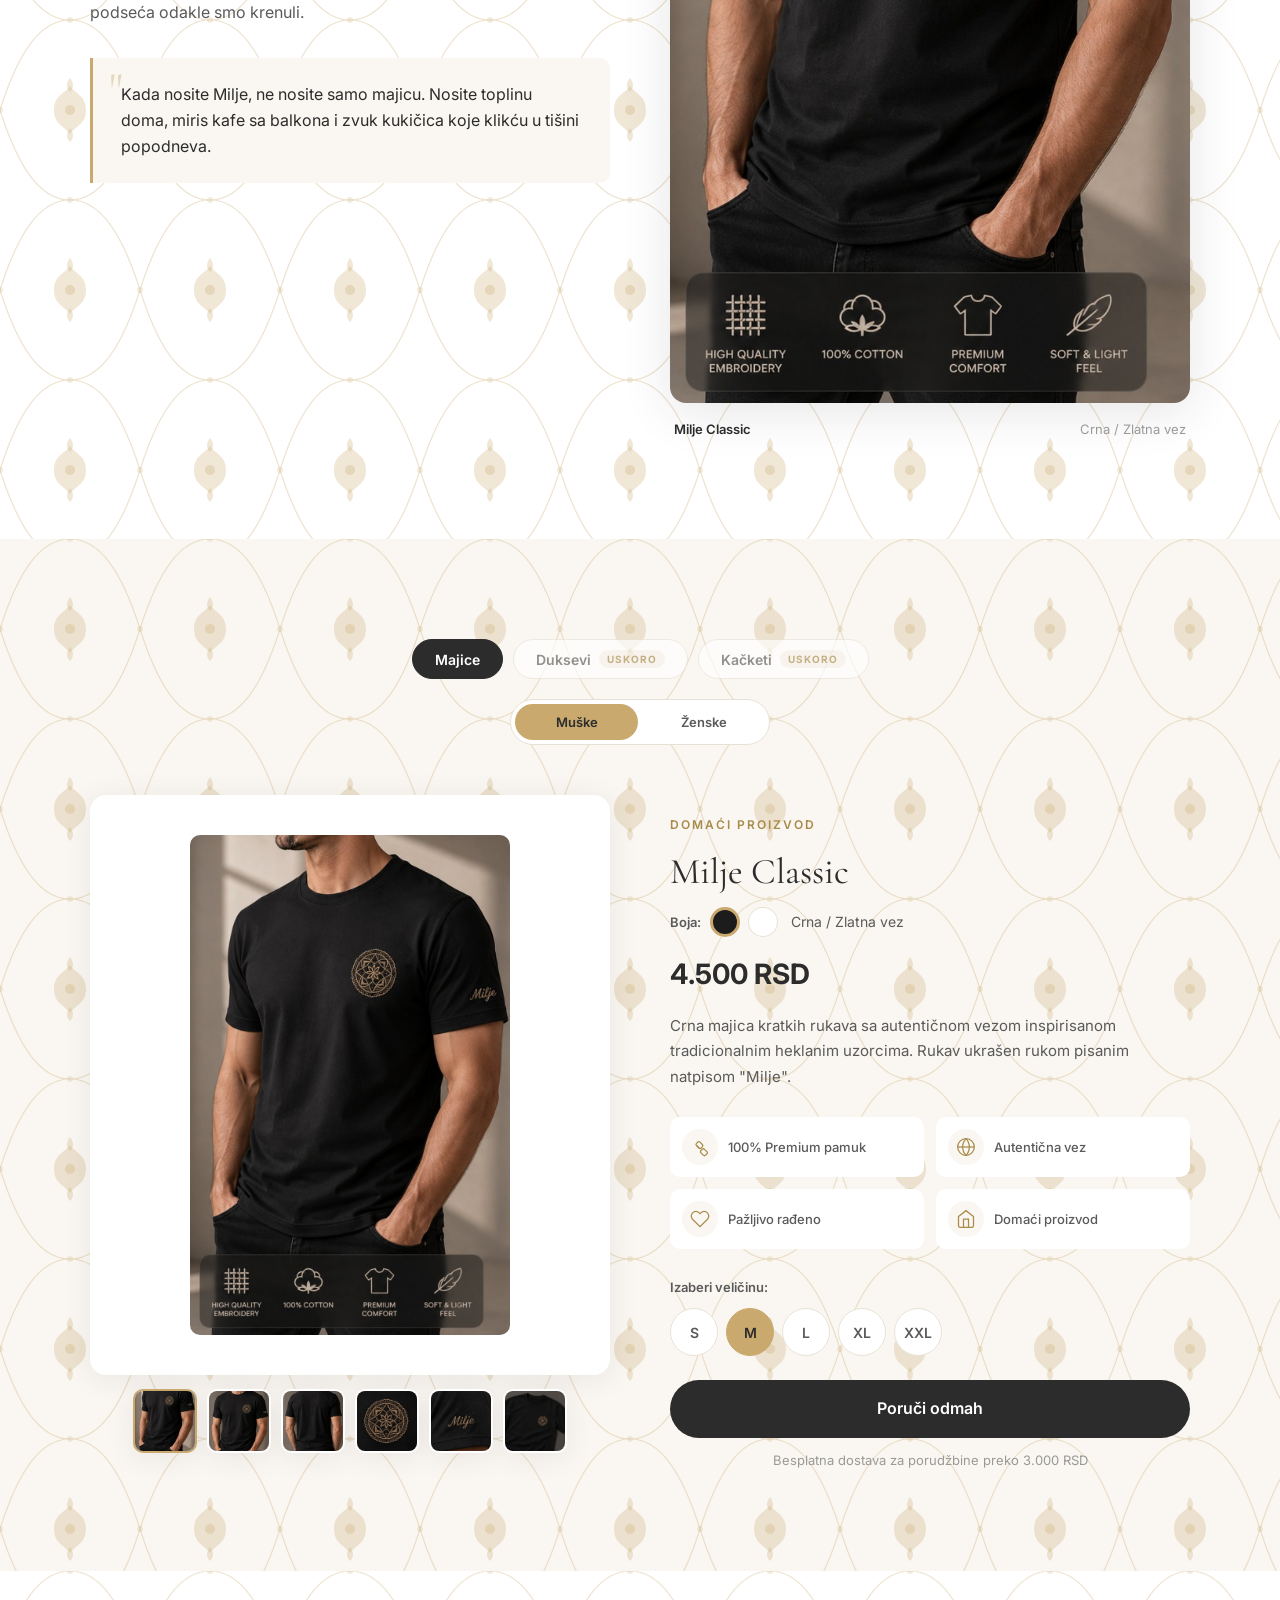
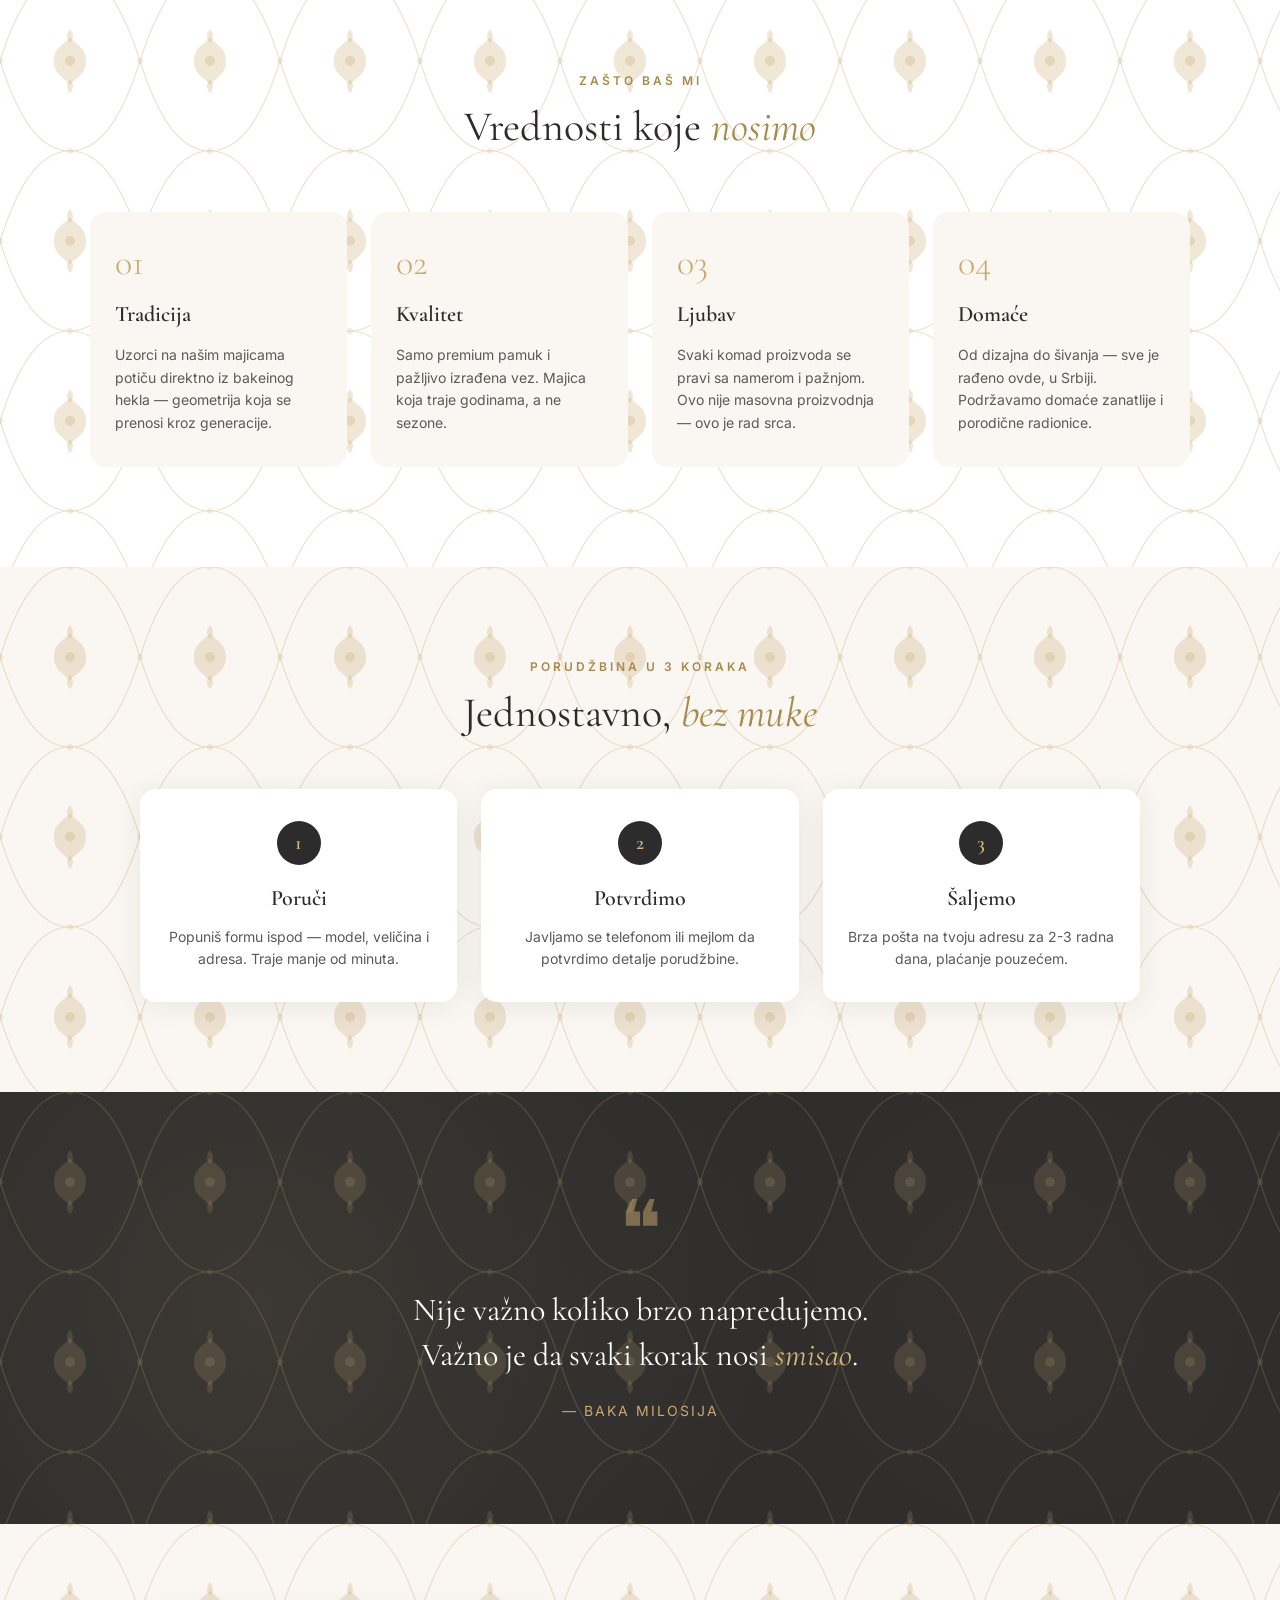
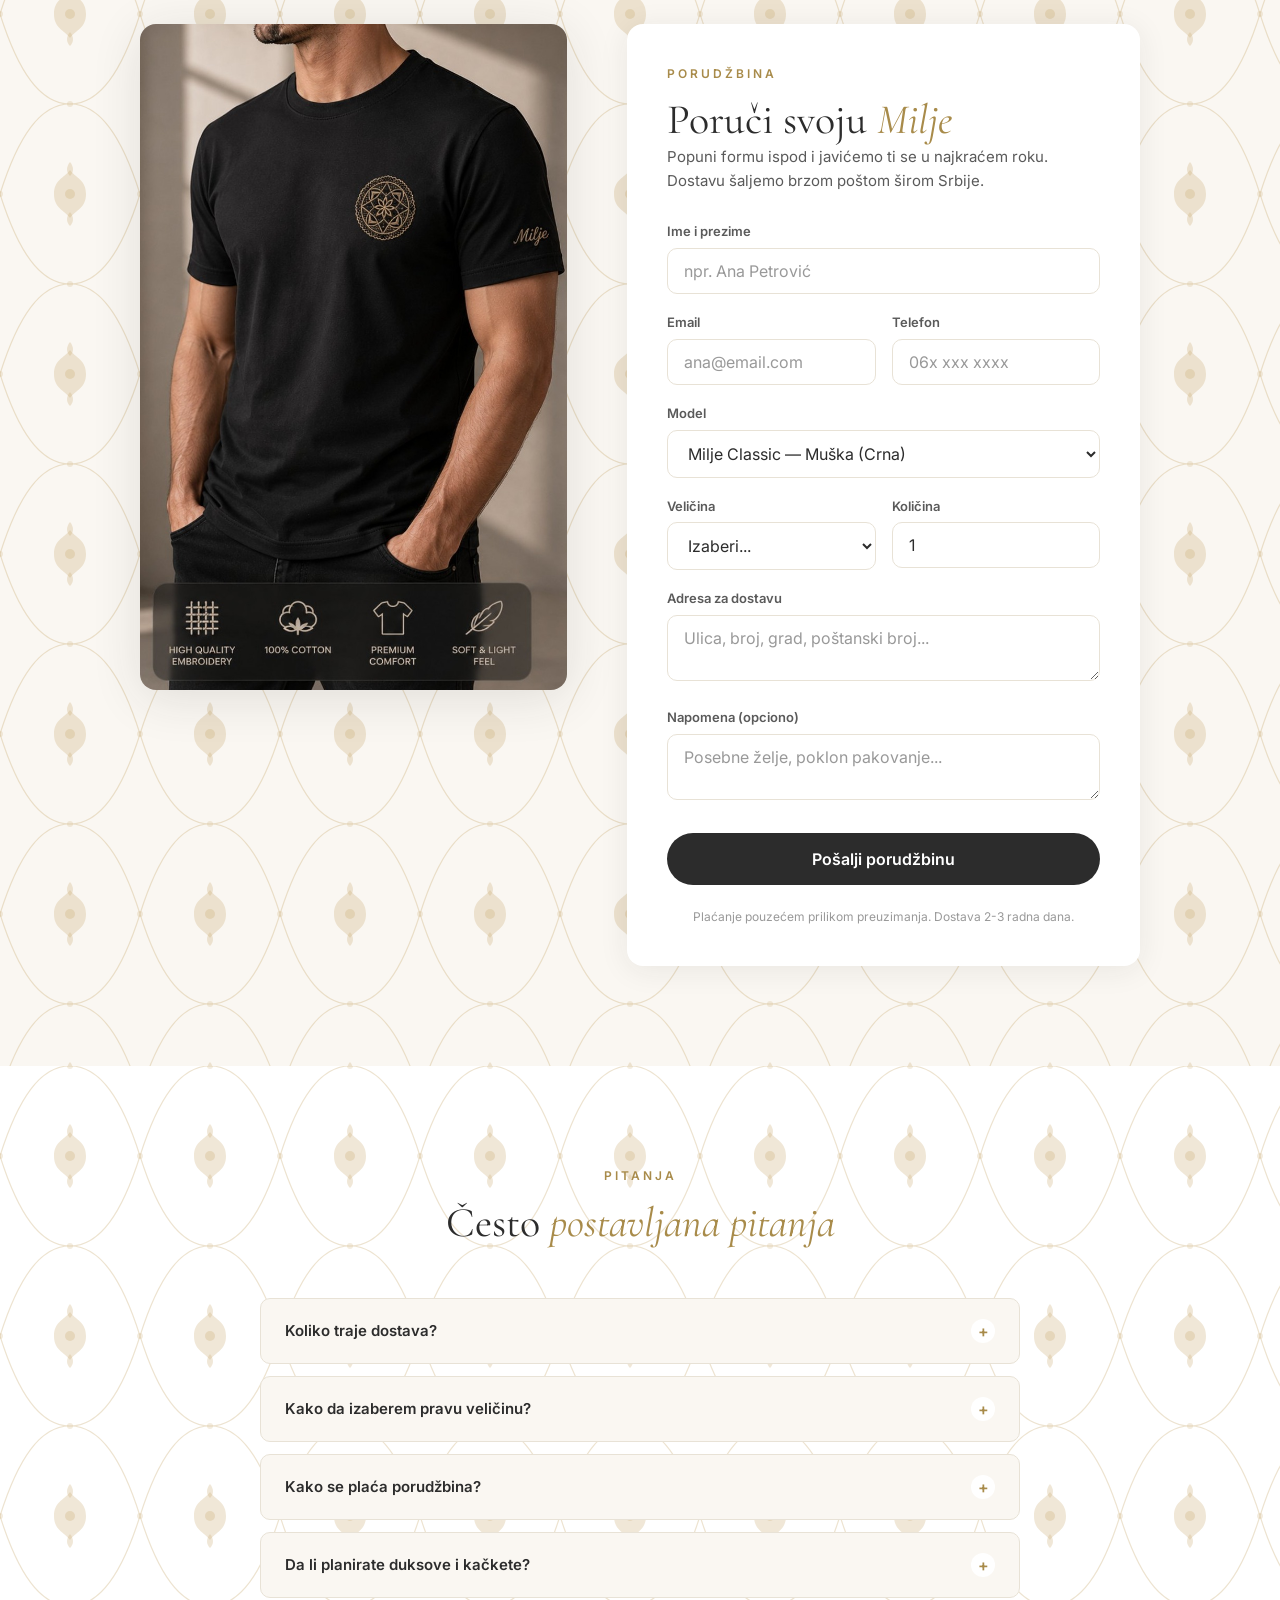
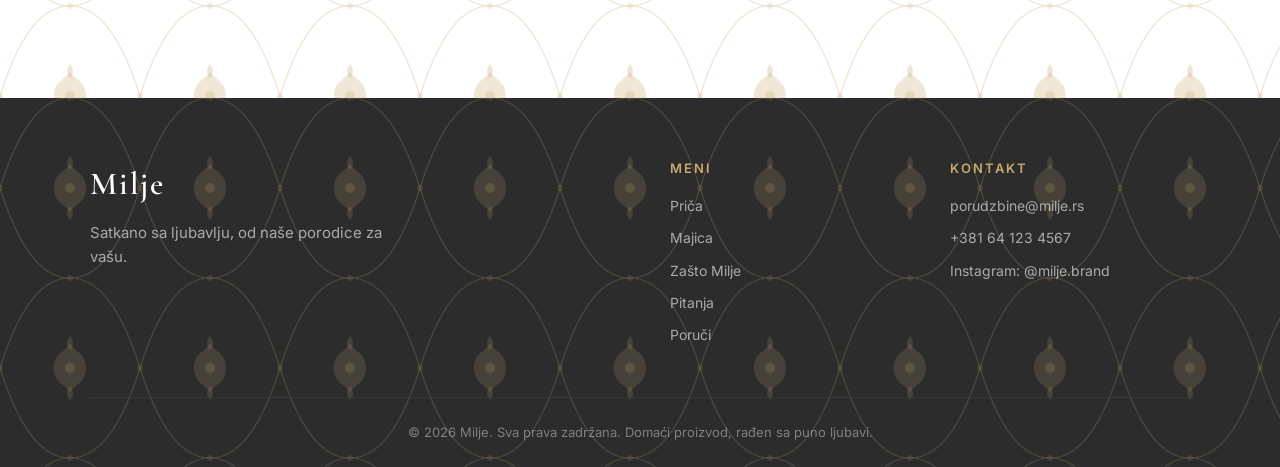
==== commit 013f742e: "Add files via upload" ====
--- a/milje-shop/index.html
+++ b/milje-shop/index.html
@@ -4,12 +4,12 @@
     <meta charset="UTF-8">
     <meta name="viewport" content="width=device-width, initial-scale=1.0, maximum-scale=1.0, user-scalable=no">
     <meta name="theme-color" content="#2C2C2C">
-    <meta name="description" content="Milje — Domaći proizvod satkan sa puno ljubavi. Majice ukrašene tradicionalnom vezom, rađene u duhu porodičnog zanata.">
+    <meta name="description" content="Milje — Domaći proizvod satkan sa puno ljubavi. Muške i ženske majice ukrašene tradicionalnom vezom, rađene u duhu porodičnog zanata.">
     <title>Milje — Satkano sa ljubavlju</title>
 
     <link rel="preconnect" href="https://fonts.googleapis.com">
     <link rel="preconnect" href="https://fonts.gstatic.com" crossorigin>
-    <link href="https://fonts.googleapis.com/css2?family=Cormorant+Garamond:ital,wght@0,400;0,500;0,600;0,700;1,400;1,500&family=Inter:wght@300;400;500;600&display=swap" rel="stylesheet">
+    <link href="https://fonts.googleapis.com/css2?family=Cormorant+Garamond:ital,wght@0,400;0,500;0,600;0,700;1,400;1,500&family=Inter:wght@300;400;500;600&family=Pinyon+Script&display=swap" rel="stylesheet">
     <link rel="stylesheet" href="css/style.css">
 </head>
 <body>
@@ -28,6 +28,7 @@
                 <a href="#prica" class="nav-link">Priča</a>
                 <a href="#proizvod" class="nav-link">Majica</a>
                 <a href="#zasto" class="nav-link">Zašto Milje</a>
+                <a href="#pitanja" class="nav-link">Pitanja</a>
                 <a href="#poruci" class="nav-link nav-cta">Poruči</a>
             </div>
         </div>
@@ -60,14 +61,14 @@
             </div>
             <div class="hero-visual">
                 <div class="hero-photo-frame">
-                    <img src="assets/baka.png" alt="Baka Stana hekla Milje uzorke" style="width:100%;height:100%;object-fit:cover;border-radius:10px;">
+                    <img src="assets/baka.png" alt="Baka Milosija hekla Milje uzorke" style="width:100%;height:100%;object-fit:cover;border-radius:10px;">
                     <div class="photo-frame-ornament top-left">❦</div>
                     <div class="photo-frame-ornament top-right">❦</div>
                     <div class="photo-frame-ornament bottom-left">❦</div>
                     <div class="photo-frame-ornament bottom-right">❦</div>
                 </div>
                 <div class="hero-caption">
-                    <span class="caption-name">Baka Stana</span>
+                    <span class="caption-name">Baka Milosija</span>
                     <span class="caption-title">Majstor heklač</span>
                 </div>
             </div>
@@ -92,7 +93,7 @@
                         sada obučen u modernu formu.
                     </p>
                     <p>
-                        Baka Stana hekla već šezdeset godina. Njene ruke, oštećene od vremena i rada, 
+                        Baka Milosija hekla već šezdeset godina. Njene ruke, oštećene od vremena i rada, 
                         još uvek stvaraju čuda — svaki pokret je precizan, svaki čvor pun pažnje. 
                         Kao dete, sedeo sam pored nje i gledao kako iz ništa nastaje nešto prelepo. 
                         Nisam tada znao da učim jednu od najvažnijih lekcija života: 
@@ -113,7 +114,7 @@
                 </div>
                 <div class="story-visual">
                     <div class="story-image-wrapper">
-                        <img src="assets/majica.jpg" alt="Milje majica — crna sa zlatnom vezom" class="story-image">
+                        <img src="assets/product-model.jpg" alt="Milje majica — crna sa zlatnom vezom" class="story-image">
                         <div class="story-image-caption">
                             <span>Milje Classic</span>
                             <span>Crna / Zlatna vez</span>
@@ -127,18 +128,42 @@
     <!-- Product Section -->
     <section class="product" id="proizvod">
         <div class="product-container">
+            <div class="category-tabs">
+                <button class="cat-tab active" data-cat="majice" type="button">Majice</button>
+                <button class="cat-tab is-soon" data-cat="duksevi" type="button" disabled>
+                    Duksevi <span class="soon-badge">Uskoro</span>
+                </button>
+                <button class="cat-tab is-soon" data-cat="kacketi" type="button" disabled>
+                    Kačketi <span class="soon-badge">Uskoro</span>
+                </button>
+            </div>
+
+            <div class="gender-toggle" id="gender-toggle" role="tablist" aria-label="Muška ili ženska kolekcija">
+                <button class="gender-btn active" data-gender="musko" type="button" role="tab" aria-selected="true">Muške</button>
+                <button class="gender-btn" data-gender="zensko" type="button" role="tab" aria-selected="false">Ženske</button>
+            </div>
+
             <div class="product-showcase">
                 <div class="product-gallery">
                     <div class="product-main-image">
-                        <img src="assets/majica.jpg" alt="Milje majica" id="main-product-img">
-                    </div>
+                        <img src="assets/product-model.jpg" alt="Milje majica" id="main-product-img">
+                    </div>
+                    <div class="gallery-thumbs" id="gallery-thumbs"></div>
                 </div>
                 <div class="product-details">
                     <span class="product-label">Domaći proizvod</span>
-                    <h2 class="product-name">Milje Classic</h2>
-                    <p class="product-price">4.500 RSD</p>
-                    <p class="product-desc">
-                        Crna majica kratkih rukava sa autentičnom vezom inspirisanom tradicionalnim 
+                    <h2 class="product-name" id="product-name">Milje Classic</h2>
+
+                    <div class="color-picker">
+                        <span class="color-picker-label">Boja:</span>
+                        <button class="swatch swatch-crna active" data-color="crna" type="button" aria-label="Crna" aria-pressed="true"></button>
+                        <button class="swatch swatch-bela" data-color="bela" type="button" aria-label="Bela" aria-pressed="false"></button>
+                        <span class="color-name" id="product-color">Crna / Zlatna vez</span>
+                    </div>
+
+                    <p class="product-price" id="product-price">4.500 RSD</p>
+                    <p class="product-desc" id="product-desc">
+                        Crna majica kratkih rukava sa autentičnom vezom inspirisanom tradicionalnim
                         heklanim uzorcima. Rukav ukrašen rukom pisanim natpisom "Milje".
                     </p>
 
@@ -238,6 +263,33 @@
         </div>
     </section>
 
+    <!-- Order Steps Section -->
+    <section class="steps" id="kako-poruciti">
+        <div class="steps-container">
+            <div class="steps-header">
+                <span class="section-label">Porudžbina u 3 koraka</span>
+                <h2 class="section-title">Jednostavno, <em>bez muke</em></h2>
+            </div>
+            <div class="steps-grid">
+                <div class="step-card">
+                    <div class="step-number">1</div>
+                    <h3>Poruči</h3>
+                    <p>Popuniš formu ispod — model, veličina i adresa. Traje manje od minuta.</p>
+                </div>
+                <div class="step-card">
+                    <div class="step-number">2</div>
+                    <h3>Potvrdimo</h3>
+                    <p>Javljamo se telefonom ili mejlom da potvrdimo detalje porudžbine.</p>
+                </div>
+                <div class="step-card">
+                    <div class="step-number">3</div>
+                    <h3>Šaljemo</h3>
+                    <p>Brza pošta na tvoju adresu za 2-3 radna dana, plaćanje pouzećem.</p>
+                </div>
+            </div>
+        </div>
+    </section>
+
     <!-- Quote Banner -->
     <section class="quote-banner">
         <div class="quote-banner-content">
@@ -246,7 +298,7 @@
                 Nije važno koliko brzo napredujemo.<br>
                 Važno je da svaki korak nosi <em>smisao</em>.
             </p>
-            <span class="quote-banner-author">— Baka Stana</span>
+            <span class="quote-banner-author">— Baka Milosija</span>
         </div>
     </section>
 
@@ -254,7 +306,7 @@
     <section class="order" id="poruci">
         <div class="order-container">
             <div class="order-visual">
-                <img src="assets/majica.jpg" alt="Milje majica">
+                <img src="assets/product-model.jpg" alt="Milje majica">
             </div>
             <div class="order-form-wrapper">
                 <span class="section-label">Porudžbina</span>
@@ -278,6 +330,15 @@
                             <label>Telefon</label>
                             <input type="tel" name="telefon" placeholder="06x xxx xxxx" required>
                         </div>
+                    </div>
+                    <div class="form-group">
+                        <label>Model</label>
+                        <select name="model" id="order-model" required>
+                            <option value="Milje Classic — Muška (Crna)">Milje Classic — Muška (Crna)</option>
+                            <option value="Milje Classic — Muška (Bela)">Milje Classic — Muška (Bela)</option>
+                            <option value="Milje Classic — Ženska (Crna)">Milje Classic — Ženska (Crna)</option>
+                            <option value="Milje Classic — Ženska (Bela)">Milje Classic — Ženska (Bela)</option>
+                        </select>
                     </div>
                     <div class="form-row">
                         <div class="form-group">
@@ -311,6 +372,54 @@
         </div>
     </section>
 
+    <!-- FAQ Section -->
+    <section class="faq" id="pitanja">
+        <div class="faq-container">
+            <div class="faq-header">
+                <span class="section-label">Pitanja</span>
+                <h2 class="section-title">Često <em>postavljana pitanja</em></h2>
+            </div>
+            <div class="faq-list">
+                <div class="faq-item">
+                    <button class="faq-question" type="button">
+                        <span>Koliko traje dostava?</span>
+                        <span class="faq-icon">+</span>
+                    </button>
+                    <div class="faq-answer">
+                        <p>Šaljemo brzom poštom širom Srbije, dostava traje 2-3 radna dana od potvrde porudžbine. Za porudžbine preko 3.000 RSD dostava je besplatna.</p>
+                    </div>
+                </div>
+                <div class="faq-item">
+                    <button class="faq-question" type="button">
+                        <span>Kako da izaberem pravu veličinu?</span>
+                        <span class="faq-icon">+</span>
+                    </button>
+                    <div class="faq-answer">
+                        <p>Majice su rađene u standardnom (regular) kroju. Ako si između dve veličine, preporučujemo da izabereš veću za opušteniji kroj. Nisi siguran/na — javi nam se pre porudžbine i pomažemo da izabereš.</p>
+                    </div>
+                </div>
+                <div class="faq-item">
+                    <button class="faq-question" type="button">
+                        <span>Kako se plaća porudžbina?</span>
+                        <span class="faq-icon">+</span>
+                    </button>
+                    <div class="faq-answer">
+                        <p>Plaćanje je pouzećem — platiš kuriru prilikom preuzimanja pošiljke. Nema potrebe za unapred uplatom.</p>
+                    </div>
+                </div>
+                <div class="faq-item">
+                    <button class="faq-question" type="button">
+                        <span>Da li planirate duksove i kačkete?</span>
+                        <span class="faq-icon">+</span>
+                    </button>
+                    <div class="faq-answer">
+                        <p>Da! Kolekcija dukseva i kačketa sa istim autentičnim vezom stiže uskoro — prati nas na Instagramu (@milje.brand) da ne propustiš.</p>
+                    </div>
+                </div>
+            </div>
+        </div>
+    </section>
+
     <!-- Footer -->
     <footer class="footer">
         <div class="footer-container">
@@ -324,6 +433,7 @@
                     <a href="#prica">Priča</a>
                     <a href="#proizvod">Majica</a>
                     <a href="#zasto">Zašto Milje</a>
+                    <a href="#pitanja">Pitanja</a>
                     <a href="#poruci">Poruči</a>
                 </div>
                 <div class="footer-col">
--- a/milje-shop/css/style.css
+++ b/milje-shop/css/style.css
@@ -29,6 +29,11 @@
 
     --font-serif: 'Cormorant Garamond', Georgia, serif;
     --font-sans: 'Inter', -apple-system, BlinkMacSystemFont, sans-serif;
+    --font-script: 'Pinyon Script', 'Brush Script MT', cursive;
+
+    /* Starinska tapeta — ogee/damask rešetka sa cvetnim finalom, tone-on-tone */
+    --vez-pattern-light: url("data:image/svg+xml,%3Csvg xmlns='http://www.w3.org/2000/svg' width='140' height='180' viewBox='0 0 140 180'%3E%3Cg fill='none' stroke='%23C9A96E' stroke-width='1.2' stroke-opacity='0.32'%3E%3Cpath d='M70,0 C100,0 122,33 140,90 C122,147 100,180 70,180 C40,180 18,147 0,90 C18,33 40,0 70,0 Z'/%3E%3C/g%3E%3Cg fill='%23C9A96E' fill-opacity='0.28'%3E%3Cpath d='M70,66 C76,74 86,76 86,90 C86,104 76,106 70,114 C64,106 54,104 54,90 C54,76 64,74 70,66 Z'/%3E%3Ccircle cx='70' cy='90' r='5'/%3E%3Cpath d='M70,58 C74,63 74,68 70,72 C66,68 66,63 70,58 Z'/%3E%3Cpath d='M70,108 C74,113 74,118 70,122 C66,118 66,113 70,108 Z'/%3E%3C/g%3E%3Cg fill='%23C9A96E' fill-opacity='0.22'%3E%3Ccircle cx='70' cy='0' r='3'/%3E%3Ccircle cx='70' cy='180' r='3'/%3E%3Ccircle cx='0' cy='90' r='3'/%3E%3Ccircle cx='140' cy='90' r='3'/%3E%3C/g%3E%3C/svg%3E");
+    --vez-pattern-dark: url("data:image/svg+xml,%3Csvg xmlns='http://www.w3.org/2000/svg' width='140' height='180' viewBox='0 0 140 180'%3E%3Cg fill='none' stroke='%23D4B87A' stroke-width='1.2' stroke-opacity='0.2'%3E%3Cpath d='M70,0 C100,0 122,33 140,90 C122,147 100,180 70,180 C40,180 18,147 0,90 C18,33 40,0 70,0 Z'/%3E%3C/g%3E%3Cg fill='%23D4B87A' fill-opacity='0.16'%3E%3Cpath d='M70,66 C76,74 86,76 86,90 C86,104 76,106 70,114 C64,106 54,104 54,90 C54,76 64,74 70,66 Z'/%3E%3Ccircle cx='70' cy='90' r='5'/%3E%3Cpath d='M70,58 C74,63 74,68 70,72 C66,68 66,63 70,58 Z'/%3E%3Cpath d='M70,108 C74,113 74,118 70,122 C66,118 66,113 70,108 Z'/%3E%3C/g%3E%3Cg fill='%23D4B87A' fill-opacity='0.13'%3E%3Ccircle cx='70' cy='0' r='3'/%3E%3Ccircle cx='70' cy='180' r='3'/%3E%3Ccircle cx='0' cy='90' r='3'/%3E%3Ccircle cx='140' cy='90' r='3'/%3E%3C/g%3E%3C/svg%3E");
 }
 
 /* ===== RESET ===== */
@@ -46,7 +51,8 @@
 
 body {
     font-family: var(--font-sans);
-    background: var(--bg-cream);
+    background-color: var(--bg-cream);
+    background-image: var(--vez-pattern-light);
     color: var(--text-primary);
     line-height: 1.6;
     overflow-x: hidden;
@@ -123,11 +129,12 @@
 }
 
 .nav-logo {
-    font-family: var(--font-serif);
-    font-size: 28px;
-    font-weight: 600;
-    color: var(--text-primary);
-    letter-spacing: 2px;
+    font-family: var(--font-script);
+    font-size: 40px;
+    line-height: 1;
+    font-weight: 400;
+    letter-spacing: 0;
+    color: var(--text-primary);
 }
 
 .nav-menu {
@@ -203,7 +210,8 @@
     display: flex;
     align-items: center;
     overflow: hidden;
-    background: linear-gradient(135deg, var(--bg-cream) 0%, var(--bg-warm) 100%);
+    background-color: var(--bg-cream);
+    background-image: linear-gradient(135deg, var(--bg-cream) 0%, var(--bg-warm) 100%), var(--vez-pattern-light);
 }
 
 .hero-bg {
@@ -475,7 +483,8 @@
 /* ===== STORY SECTION ===== */
 .story {
     padding: 100px 24px;
-    background: var(--bg-card);
+    background-color: var(--bg-card);
+    background-image: var(--vez-pattern-light);
 }
 
 .story-container {
@@ -581,12 +590,86 @@
 /* ===== PRODUCT SECTION ===== */
 .product {
     padding: 100px 24px;
-    background: var(--bg-cream);
+    background-color: var(--bg-cream);
+    background-image: var(--vez-pattern-light);
 }
 
 .product-container {
     max-width: 1100px;
     margin: 0 auto;
+}
+
+/* ===== CATEGORY TABS ===== */
+.category-tabs {
+    display: flex;
+    justify-content: center;
+    flex-wrap: wrap;
+    gap: 10px;
+    margin-bottom: 20px;
+}
+
+.cat-tab {
+    display: inline-flex;
+    align-items: center;
+    gap: 8px;
+    padding: 10px 22px;
+    border-radius: 30px;
+    border: 1.5px solid var(--border);
+    background: var(--bg-card);
+    color: var(--text-secondary);
+    font-size: 14px;
+    font-weight: 600;
+    transition: var(--transition);
+}
+
+.cat-tab.active {
+    background: var(--bg-dark);
+    border-color: var(--bg-dark);
+    color: var(--text-light);
+}
+
+.cat-tab.is-soon {
+    cursor: not-allowed;
+    opacity: 0.65;
+}
+
+.soon-badge {
+    font-size: 10px;
+    text-transform: uppercase;
+    letter-spacing: 1px;
+    font-weight: 700;
+    color: var(--gold-dark);
+    background: rgba(201, 169, 110, 0.15);
+    padding: 3px 8px;
+    border-radius: 20px;
+}
+
+/* ===== GENDER TOGGLE ===== */
+.gender-toggle {
+    display: flex;
+    justify-content: center;
+    gap: 4px;
+    max-width: 260px;
+    margin: 0 auto 50px;
+    padding: 4px;
+    background: var(--bg-card);
+    border: 1px solid var(--border);
+    border-radius: 30px;
+}
+
+.gender-btn {
+    flex: 1;
+    padding: 10px 20px;
+    border-radius: 26px;
+    font-size: 13px;
+    font-weight: 600;
+    color: var(--text-secondary);
+    transition: var(--transition);
+}
+
+.gender-btn.active {
+    background: var(--gold);
+    color: var(--text-primary);
 }
 
 .product-showcase {
@@ -615,6 +698,45 @@
     border-radius: var(--radius-sm);
 }
 
+.gallery-thumbs {
+    display: flex;
+    gap: 10px;
+    margin-top: 14px;
+    flex-wrap: wrap;
+    justify-content: center;
+}
+
+.gallery-thumbs:empty {
+    display: none;
+}
+
+.thumb {
+    width: 64px;
+    height: 64px;
+    border-radius: var(--radius-sm);
+    overflow: hidden;
+    border: 2px solid transparent;
+    padding: 0;
+    background: var(--bg-card);
+    box-shadow: var(--shadow);
+    transition: var(--transition);
+    flex-shrink: 0;
+}
+
+.thumb img {
+    width: 100%;
+    height: 100%;
+    object-fit: cover;
+}
+
+.thumb:hover {
+    border-color: var(--gold-light);
+}
+
+.thumb.active {
+    border-color: var(--gold);
+}
+
 .product-details {
     padding-top: 20px;
 }
@@ -636,6 +758,48 @@
     margin-bottom: 8px;
 }
 
+.color-picker {
+    display: flex;
+    align-items: center;
+    gap: 10px;
+    margin-bottom: 16px;
+}
+
+.color-picker-label {
+    font-size: 13px;
+    font-weight: 600;
+    color: var(--text-secondary);
+}
+
+.swatch {
+    width: 28px;
+    height: 28px;
+    border-radius: 50%;
+    border: 2px solid transparent;
+    box-shadow: 0 0 0 1px var(--border);
+    padding: 0;
+    transition: var(--transition);
+    position: relative;
+}
+
+.swatch-crna { background: #1c1c1c; }
+.swatch-bela { background: #ffffff; }
+
+.swatch:hover {
+    transform: translateY(-1px);
+}
+
+.swatch.active {
+    border-color: var(--gold);
+    box-shadow: 0 0 0 1px var(--gold);
+}
+
+.color-name {
+    font-size: 14px;
+    color: var(--text-secondary);
+    margin-left: 4px;
+}
+
 .product-price {
     font-size: 28px;
     font-weight: 700;
@@ -756,7 +920,8 @@
 /* ===== WHY SECTION ===== */
 .why {
     padding: 100px 24px;
-    background: var(--bg-card);
+    background-color: var(--bg-card);
+    background-image: var(--vez-pattern-light);
 }
 
 .why-container {
@@ -812,10 +977,147 @@
     line-height: 1.6;
 }
 
+/* ===== STEPS SECTION ===== */
+.steps {
+    padding: 90px 24px;
+    background-color: var(--bg-cream);
+    background-image: var(--vez-pattern-light);
+}
+
+.steps-container {
+    max-width: 1000px;
+    margin: 0 auto;
+}
+
+.steps-header {
+    text-align: center;
+    margin-bottom: 50px;
+}
+
+.steps-grid {
+    display: grid;
+    grid-template-columns: repeat(3, 1fr);
+    gap: 24px;
+}
+
+.step-card {
+    padding: 32px 24px;
+    background: var(--bg-card);
+    border-radius: var(--radius);
+    text-align: center;
+    box-shadow: var(--shadow);
+}
+
+.step-number {
+    width: 44px;
+    height: 44px;
+    margin: 0 auto 16px;
+    border-radius: 50%;
+    background: var(--bg-dark);
+    color: var(--gold-light);
+    font-family: var(--font-serif);
+    font-size: 20px;
+    font-weight: 600;
+    display: flex;
+    align-items: center;
+    justify-content: center;
+}
+
+.step-card h3 {
+    font-family: var(--font-serif);
+    font-size: 22px;
+    font-weight: 600;
+    margin-bottom: 10px;
+    color: var(--text-primary);
+}
+
+.step-card p {
+    font-size: 14px;
+    color: var(--text-secondary);
+    line-height: 1.6;
+}
+
+/* ===== FAQ SECTION ===== */
+.faq {
+    padding: 100px 24px;
+    background-color: var(--bg-card);
+    background-image: var(--vez-pattern-light);
+}
+
+.faq-container {
+    max-width: 760px;
+    margin: 0 auto;
+}
+
+.faq-header {
+    text-align: center;
+    margin-bottom: 50px;
+}
+
+.faq-list {
+    display: flex;
+    flex-direction: column;
+    gap: 12px;
+}
+
+.faq-item {
+    background: var(--bg-cream);
+    border-radius: var(--radius-sm);
+    overflow: hidden;
+    border: 1px solid var(--border);
+}
+
+.faq-question {
+    width: 100%;
+    display: flex;
+    align-items: center;
+    justify-content: space-between;
+    gap: 16px;
+    padding: 20px 24px;
+    text-align: left;
+    font-size: 15px;
+    font-weight: 600;
+    color: var(--text-primary);
+}
+
+.faq-icon {
+    flex-shrink: 0;
+    width: 24px;
+    height: 24px;
+    display: flex;
+    align-items: center;
+    justify-content: center;
+    border-radius: 50%;
+    background: var(--bg-card);
+    color: var(--gold-dark);
+    font-size: 16px;
+    transition: var(--transition);
+}
+
+.faq-item.open .faq-icon {
+    background: var(--gold);
+    color: var(--text-primary);
+    transform: rotate(45deg);
+}
+
+.faq-answer {
+    max-height: 0;
+    overflow: hidden;
+    transition: max-height 0.3s ease;
+}
+
+.faq-answer p {
+    padding: 0 24px 20px;
+    font-size: 14px;
+    color: var(--text-secondary);
+    line-height: 1.7;
+}
+
 /* ===== QUOTE BANNER ===== */
 .quote-banner {
     padding: 100px 24px;
-    background: var(--bg-dark);
+    background-color: var(--bg-dark);
+    background-image: var(--vez-pattern-dark);
     text-align: center;
     position: relative;
     overflow: hidden;
@@ -825,7 +1127,7 @@
     content: '';
     position: absolute;
     inset: 0;
-    background: 
+    background:
         radial-gradient(circle at 20% 50%, rgba(201, 169, 110, 0.1) 0%, transparent 50%),
         radial-gradient(circle at 80% 50%, rgba(139, 94, 60, 0.08) 0%, transparent 50%);
 }
@@ -871,7 +1173,8 @@
 /* ===== ORDER SECTION ===== */
 .order {
     padding: 100px 24px;
-    background: var(--bg-cream);
+    background-color: var(--bg-cream);
+    background-image: var(--vez-pattern-light);
 }
 
 .order-container {
@@ -952,7 +1255,8 @@
 
 /* ===== FOOTER ===== */
 .footer {
-    background: var(--bg-dark);
+    background-color: var(--bg-dark);
+    background-image: var(--vez-pattern-dark);
     color: var(--text-light);
     padding: 60px 24px 0;
 }
@@ -1148,6 +1452,10 @@
 
     .why-grid {
         grid-template-columns: repeat(2, 1fr);
+    }
+
+    .steps-grid {
+        grid-template-columns: 1fr;
     }
 
     .order-container {
@@ -1235,7 +1543,17 @@
         padding: 28px 20px;
     }
 
-    .story, .product, .why, .order {
+    .story, .product, .why, .order, .steps, .faq {
         padding: 60px 20px;
     }
-}
+
+    .cat-tab {
+        padding: 8px 16px;
+        font-size: 13px;
+    }
+
+    .faq-question {
+        padding: 16px 18px;
+        font-size: 14px;
+    }
+}
